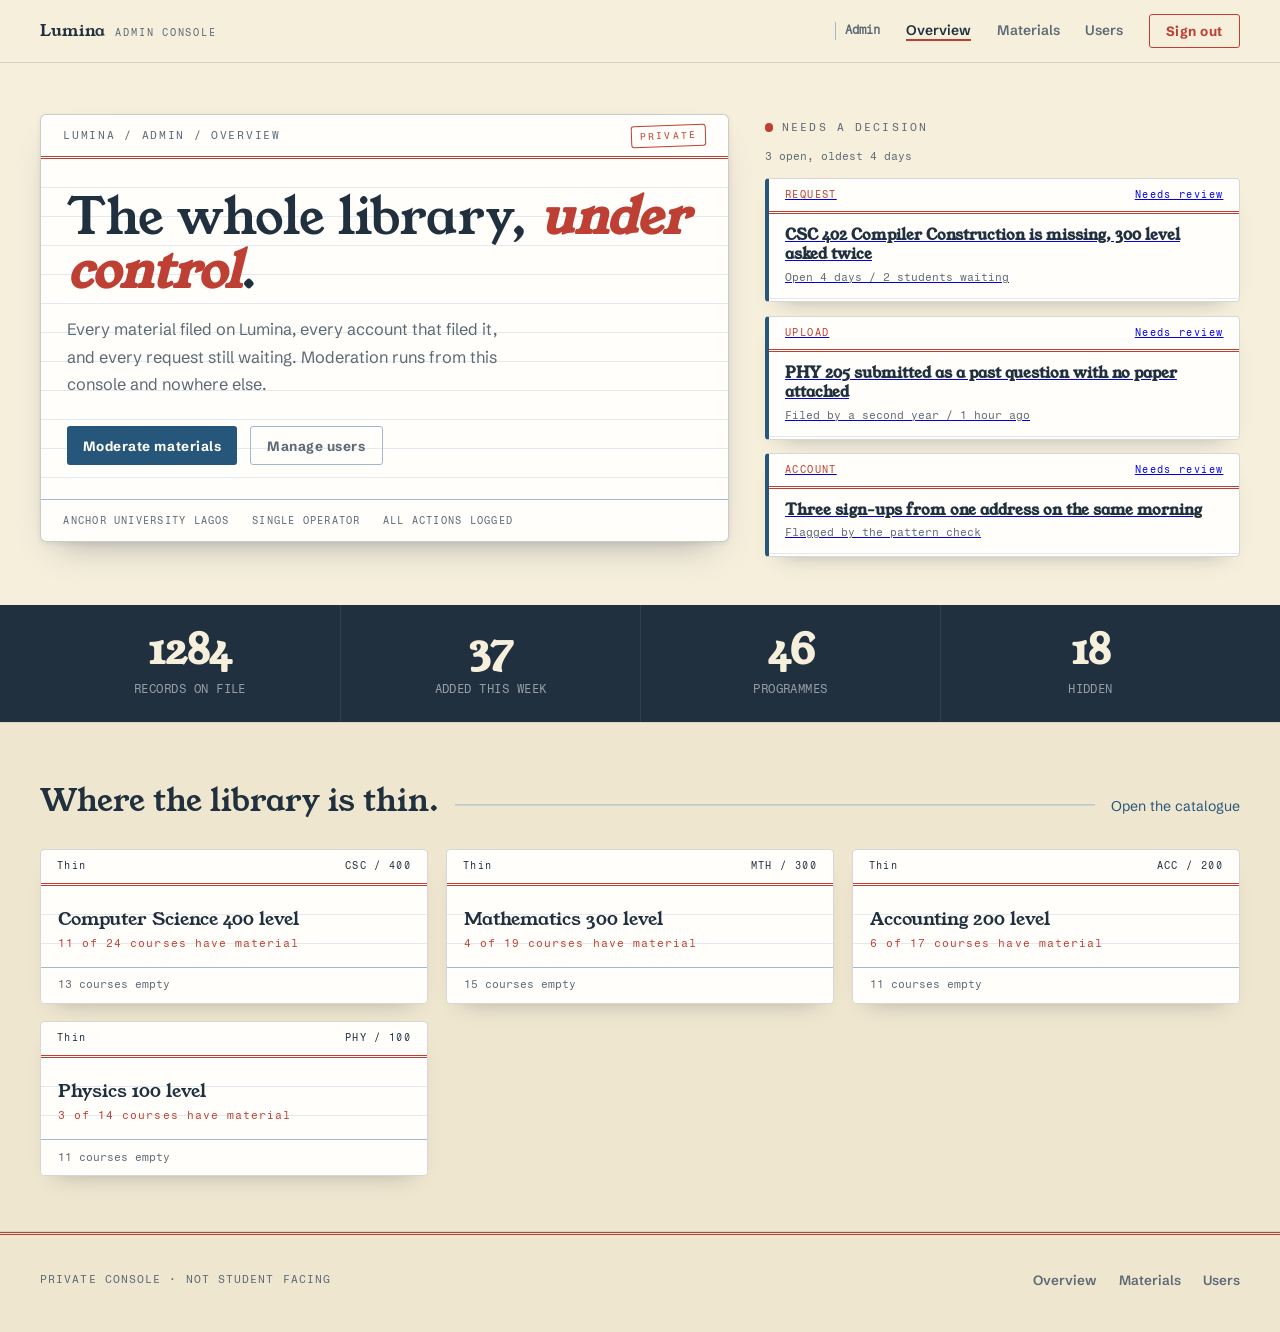
==== frontend/index.html @ d84fd62b "Move API address into one config file" ====
<!DOCTYPE html>
<html lang="en">
  <head>
    <meta charset="UTF-8" />
    <meta name="viewport" content="width=device-width, initial-scale=1.0, viewport-fit=cover" />
    <title>Lumina Admin | Digital Card Catalogue</title>
    <link rel="preconnect" href="https://fonts.googleapis.com" />
    <link rel="preconnect" href="https://fonts.gstatic.com" crossorigin />
    <link href="https://fonts.googleapis.com/css2?family=Young+Serif&family=Schibsted+Grotesk:wght@400;500;600;700;800&family=Fragment+Mono&display=swap" rel="stylesheet" />
    <link rel="stylesheet" href="css/style.css" />
  </head>
  <body data-page="index">

    <header class="plate-nav">
      <div class="container plate-nav__inner">
        <a href="index.html" class="plate-brand">
          <span class="plate-brand__name">Lumina</span>
          <span class="plate-brand__tag">Admin Console</span>
        </a>
        <button type="button" class="menu-toggle" id="menu-toggle" aria-expanded="false" aria-controls="menu-panel">
          Menu
          <span class="menu-dot" id="menu-dot" hidden></span>
        </button>
        <nav class="plate-links" aria-label="Admin sections">
          <a href="index.html" aria-current="page">Overview</a>
          <a href="materials.html">Materials</a>
          <a href="users.html">Users</a>
          <a href="requests.html" data-role="super" hidden>Ban requests</a>
          <a href="recycle.html" data-role="super" hidden>Recycle bin</a>
          <a href="admins.html" data-role="super" hidden>Admins</a>
          <a href="inbox.html" data-role="owner" hidden>Inbox <span class="inbox-badge" id="inbox-badge" hidden>0</span></a>
          <button type="button" class="plate-btn plate-btn--logout" id="logout-btn">Sign out</button>
        </nav>
        <nav id="menu-panel" class="menu-panel" hidden aria-label="Admin sections">
          <a href="index.html" class="menu-item" aria-current="page">Overview</a>
          <a href="materials.html" class="menu-item">Materials</a>
          <a href="users.html" class="menu-item">Users</a>
          <a href="requests.html" class="menu-item" data-role="super" hidden>Ban requests</a>
          <a href="recycle.html" class="menu-item" data-role="super" hidden>Recycle bin</a>
          <a href="admins.html" class="menu-item" data-role="super" hidden>Admins</a>
          <a href="inbox.html" class="menu-item" data-role="owner" hidden>Inbox <span class="inbox-badge" id="inbox-badge-menu" hidden>0</span></a>
          <button type="button" class="menu-logout" id="logout-btn-menu">Sign out</button>
        </nav>
      </div>
    </header>

    <main>

      <section class="desk">
        <div class="container desk-grid">
          <article class="master-card">
            <div class="master-card__head">
              <span class="master-card__ref">LUMINA / ADMIN / OVERVIEW</span>
              <span class="master-card__stamp">Private</span>
            </div>
            <div class="master-card__body">
              <h1>The whole library, <em>under control</em>.</h1>
              <p class="master-card__lede">
                Every material filed on Lumina, every account that filed it, and every request
                still waiting. Moderation runs from this console and nowhere else.
              </p>
              <div class="master-card__actions">
                <a class="plate-btn plate-btn--primary" href="materials.html">Moderate materials</a>
                <a class="plate-btn plate-btn--ghost" href="users.html">Manage users</a>
              </div>
            </div>
            <div class="master-card__foot">
              <span>Anchor University Lagos</span>
              <span>Single operator</span>
              <span>All actions logged</span>
            </div>
          </article>

          <aside class="freshly" aria-label="Attention needed">
            <p class="freshly__head"><span class="live-dot" aria-hidden="true"></span> Needs a decision</p>
            <p class="freshly__activity-line" id="attention-line">Loading the queue</p>
            <div class="freshly-feed" id="attention-list"></div>
          </aside>
        </div>
      </section>

      <section class="lp-stats" aria-label="Library stats">
        <div class="container lp-stats__inner">
          <div class="lp-stats__cell">
            <p class="lp-stats__value" id="stat-total">0</p>
            <p class="lp-stats__label">Records on file</p>
          </div>
          <div class="lp-stats__cell">
            <p class="lp-stats__value" id="stat-week">0</p>
            <p class="lp-stats__label">Added this week</p>
          </div>
          <div class="lp-stats__cell">
            <p class="lp-stats__value" id="stat-programs">0</p>
            <p class="lp-stats__label">Programmes</p>
          </div>
          <div class="lp-stats__cell">
            <p class="lp-stats__value" id="stat-hidden">0</p>
            <p class="lp-stats__label">Hidden</p>
          </div>
        </div>
      </section>

      <section class="lp-section lp-section--deep" aria-labelledby="coverage-heading">
        <div class="container">
          <div class="band-label">
            <h2 id="coverage-heading">Where the library is thin.</h2>
            <span class="band-rule" aria-hidden="true"></span>
            <a href="materials.html">Open the catalogue</a>
          </div>
          <div class="records-grid" id="coverage-grid"></div>
        </div>
      </section>

    </main>

    <footer class="colophon">
      <div class="container colophon__inner">
        <p>Private console &middot; not student facing</p>
        <nav>
          <a href="index.html">Overview</a>
          <a href="materials.html">Materials</a>
          <a href="users.html">Users</a>
        </nav>
      </div>
    </footer>

    <script src="js/config.js"></script>
    <script src="js/session.js"></script>
  <script src="js/main.js"></script>
  </body>
</html>
---- frontend/css/style.css ----
:root {
  --paper: #f6efdc;
  --paper-deep: #efe6cf;
  --record: #fffefa;
  --ink: #20303f;
  --ink-soft: #5d6a76;
  --ledger: #9fb9ce;
  --ledger-faint: #e3e9ee;
  --stamp: #27567b;
  --stamp-deep: #1c415d;
  --filing-red: #be4034;
  --brass: #8c744a;
  --ink-subtle: #55534e;
  --accent-soft: #fee2e2;
  --accent-border: #fecaca;
  --font-display: 'Young Serif', Georgia, serif;
  --font-ui: 'Schibsted Grotesk', system-ui, sans-serif;
  --font-record: 'Fragment Mono', ui-monospace, monospace;
  --font-heading: var(--font-display);
  --font-mono: var(--font-record);
  --ease: cubic-bezier(0.22, 0.9, 0.3, 1);
  --toggle-size: 2.9rem;
  --rule-double: 3px double var(--filing-red);
  --edge: 1px solid color-mix(in srgb, var(--ink) 18%, transparent);
  --edge-strong: 1px solid color-mix(in srgb, var(--ink) 24%, transparent);
  --shadow-card: 0 12px 22px -16px rgba(32, 48, 63, 0.4);
  --shadow-lift: 0 20px 30px -16px rgba(32, 48, 63, 0.5);
  --ruled: repeating-linear-gradient(
    180deg,
    transparent 0 28px,
    var(--ledger-faint) 28px 29px
  );
}

*,
*::before,
*::after {
  box-sizing: border-box;
}

html {
  font-size: 100%;
  -webkit-font-smoothing: antialiased;
  -webkit-tap-highlight-color: transparent;
  -webkit-text-size-adjust: 100%;
  text-size-adjust: 100%;
}

button {
  touch-action: manipulation;
}

[hidden] {
  display: none !important;
}

body {
  margin: 0;
  min-height: 100vh;
  display: flex;
  flex-direction: column;
  font-family: var(--font-ui);
  background: var(--paper);
  color: var(--ink);
  line-height: 1.5;
}

@keyframes card-files-in {
  from {
    opacity: 0;
    transform: translateY(-22px) rotate(-1.2deg);
  }
  to {
    opacity: 1;
    transform: translateY(0) rotate(0);
  }
}

@keyframes modal-in {
  from {
    opacity: 0;
    transform: translateY(20px) scale(0.98);
  }
  to {
    opacity: 1;
    transform: translateY(0) scale(1);
  }
}

@keyframes page-fade-in {
  from {
    opacity: 0;
  }
  to {
    opacity: 1;
  }
}

.resource-card,
.inbox-note-card {
  animation: card-files-in 280ms var(--ease) backwards;
}

.activity-row {
  animation: card-files-in 280ms var(--ease) both;
}

.resource-card:nth-child(1) { animation-delay: 40ms; }
.resource-card:nth-child(2) { animation-delay: 80ms; }
.resource-card:nth-child(3) { animation-delay: 120ms; }
.resource-card:nth-child(4) { animation-delay: 160ms; }
.resource-card:nth-child(5) { animation-delay: 200ms; }
.resource-card:nth-child(6) { animation-delay: 240ms; }
.resource-card:nth-child(7) { animation-delay: 280ms; }
.resource-card:nth-child(8) { animation-delay: 320ms; }
.resource-card:nth-child(n+9) { animation-delay: 0; }

.inbox-note-card:nth-child(1) { animation-delay: 40ms; }
.inbox-note-card:nth-child(2) { animation-delay: 80ms; }
.inbox-note-card:nth-child(3) { animation-delay: 120ms; }
.inbox-note-card:nth-child(4) { animation-delay: 160ms; }
.inbox-note-card:nth-child(5) { animation-delay: 200ms; }
.inbox-note-card:nth-child(6) { animation-delay: 240ms; }
.inbox-note-card:nth-child(7) { animation-delay: 280ms; }
.inbox-note-card:nth-child(8) { animation-delay: 320ms; }
.inbox-note-card:nth-child(n+9) { animation-delay: 0; }

.activity-row:nth-child(1) { animation-delay: 40ms; }
.activity-row:nth-child(2) { animation-delay: 80ms; }
.activity-row:nth-child(3) { animation-delay: 120ms; }
.activity-row:nth-child(4) { animation-delay: 160ms; }
.activity-row:nth-child(5) { animation-delay: 200ms; }
.activity-row:nth-child(6) { animation-delay: 240ms; }
.activity-row:nth-child(7) { animation-delay: 280ms; }
.activity-row:nth-child(8) { animation-delay: 320ms; }
.activity-row:nth-child(n+9) { animation-delay: 0; }

.action-modal {
  animation: modal-in 240ms var(--ease) both;
}

main {
  animation: page-fade-in 320ms var(--ease) both;
}

.container {
  width: min(1200px, calc(100% - 2rem));
  margin: 0 auto;
}

.plate-nav {
  position: sticky;
  top: 0;
  z-index: 100;
  border-bottom: 1px solid color-mix(in srgb, var(--ink) 14%, transparent);
  background: color-mix(in srgb, var(--paper) 92%, transparent);
  backdrop-filter: blur(10px);
}

.plate-nav__inner {
  position: relative;
  display: flex;
  align-items: center;
  justify-content: space-between;
  gap: 1rem;
  flex-wrap: wrap;
  padding: 0.85rem 0;
}

.plate-brand {
  display: inline-flex;
  align-items: baseline;
  gap: 0.65rem;
  text-decoration: none;
  color: var(--ink);
}

.plate-brand__name {
  font-family: var(--font-display);
  font-size: 1.02rem;
}

.plate-brand__tag {
  font-family: var(--font-record);
  font-size: 0.62rem;
  letter-spacing: 0.18em;
  text-transform: uppercase;
  color: var(--ink-soft);
}

.plate-links {
  display: flex;
  align-items: center;
  gap: 1.6rem;
  font-size: 0.86rem;
  font-weight: 600;
}

.plate-links a {
  color: var(--ink-soft);
  text-decoration: none;
  transition: color 180ms var(--ease);
}

.plate-links a:hover {
  color: var(--stamp);
}

.plate-links a[aria-current='page'] {
  color: var(--ink);
  box-shadow: inset 0 -2px 0 var(--filing-red);
}

.menu-toggle {
  position: relative;
  display: inline-flex;
  align-items: center;
  gap: 0.45rem;
  padding: 0.52rem 1rem;
  border: 1px solid var(--ledger);
  border-radius: 3px;
  background: transparent;
  color: var(--ink-soft);
  font-family: var(--font-ui);
  font-size: 0.84rem;
  font-weight: 700;
  cursor: pointer;
}

.menu-toggle:hover {
  background: color-mix(in srgb, var(--ink) 6%, transparent);
}

.menu-dot {
  width: 0.55rem;
  height: 0.55rem;
  border-radius: 50%;
  background: var(--filing-red);
  position: absolute;
  top: 0.25rem;
  right: 0.25rem;
}

.menu-panel {
  position: absolute;
  top: 100%;
  left: 0;
  right: 0;
  background: color-mix(in srgb, var(--paper) 92%, transparent);
  border-bottom: 1px solid color-mix(in srgb, var(--ink) 14%, transparent);
  backdrop-filter: blur(10px);
  padding: 0.5rem 0;
  transform-origin: top;
  transform: scaleY(0);
  opacity: 0;
  transition: transform 180ms var(--ease), opacity 180ms var(--ease);
  z-index: 200;
  display: flex;
  flex-direction: column;
}
.menu-panel[hidden] {
  display: none !important;
}
.menu-panel--open {
  transform: scaleY(1);
  opacity: 1;
}

@media (prefers-reduced-motion: reduce) {
  .menu-panel {
    transition: none;
  }
}

.menu-item {
  padding: 0.85rem 1.2rem;
  font-size: 0.86rem;
  font-weight: 600;
  color: var(--ink-soft);
  text-decoration: none;
  min-height: 3rem;
  display: flex;
  align-items: center;
}
.menu-item:hover {
  color: var(--stamp);
  background: color-mix(in srgb, var(--ink) 6%, transparent);
}
.menu-item[aria-current='page'] {
  color: var(--ink);
  box-shadow: inset 0 -2px 0 var(--filing-red);
  background: color-mix(in srgb, var(--ink) 6%, transparent);
}

.menu-logout {
  width: 100%;
  text-align: left;
  padding: 0.85rem 1.2rem;
  min-height: 3rem;
  margin-top: 0.5rem;
  border: 1px solid var(--filing-red);
  border-radius: 3px;
  background: transparent;
  color: var(--filing-red);
  font-family: var(--font-ui);
  font-size: 0.84rem;
  font-weight: 700;
  cursor: pointer;
}
.menu-logout:hover {
  background: var(--filing-red);
  color: #fffef8;
}

@media (min-width: 820px) {
  .menu-toggle {
    display: none !important;
  }
  .menu-panel {
    display: none !important;
  }
}

@media (max-width: 819px) {
  .plate-links {
    display: none !important;
  }
}

.recycle-tabs {
  display: flex;
  gap: 0.5rem;
  margin-bottom: 1rem;
  border-bottom: 1px solid var(--ledger);
}

.recycle-tab {
  background: none;
  border: none;
  padding: 0.55rem 1rem;
  color: var(--ink-soft);
  font-family: var(--font-ui);
  font-size: 0.9rem;
  font-weight: 600;
  cursor: pointer;
  border-bottom: 2px solid transparent;
  transition: color 180ms var(--ease), border-color 180ms var(--ease);
}

.recycle-tab:hover {
  color: var(--stamp);
}

.recycle-tab.active {
  color: var(--stamp-deep);
  border-bottom-color: var(--stamp);
}

.plate-btn {
  display: inline-flex;
  align-items: center;
  gap: 0.45rem;
  padding: 0.52rem 1rem;
  border: 0;
  background: var(--stamp);
  color: #fffef8;
  font-family: var(--font-ui);
  font-size: 0.84rem;
  font-weight: 700;
  letter-spacing: 0.04em;
  text-decoration: none;
  border-radius: 3px;
  cursor: pointer;
  transition: background 180ms var(--ease), color 180ms var(--ease), border-color 180ms var(--ease), transform 120ms var(--ease);
}

@media (hover: hover) and (pointer: fine) {
  .plate-btn:hover {
    background: var(--stamp-deep);
  }
}

.plate-btn:active,
.record-action:active {
  transform: scale(0.97);
  transition-duration: 120ms;
}

.plate-btn--ghost {
  background: transparent;
  color: var(--ink-soft);
  border: 1px solid var(--ledger);
}

.plate-btn--ghost:hover {
  background: color-mix(in srgb, var(--ink) 6%, transparent);
  border-color: var(--ink-soft);
  color: var(--ink);
}

.plate-btn--logout {
  background: transparent;
  color: var(--filing-red);
  border: 1px solid var(--filing-red);
}

.plate-btn--logout:hover {
  background: var(--filing-red);
  color: #fffef8;
}

.plate-btn--primary {
  background: var(--stamp);
  color: #fffef8;
}

.plate-btn--ghost-dark {
  background: transparent;
  color: var(--ink);
  border: 1px solid var(--ink);
}

.plate-btn--ghost-dark:hover {
  background: var(--ink);
  color: var(--paper);
}

.admin-main {
  flex: 1;
}

.desk {
  padding: 3.2rem 0 3rem;
}

.desk-grid {
  display: grid;
  grid-template-columns: minmax(0, 1.45fr) minmax(0, 1fr);
  gap: 2.2rem;
  align-items: start;
}

.master-card {
  position: relative;
  overflow: hidden;
  background: var(--record);
  border: var(--edge-strong);
  border-radius: 6px;
  box-shadow:
    inset 0 1px 0 rgba(255, 255, 255, 0.7),
    0 18px 34px -18px rgba(32, 48, 63, 0.38),
    0 2px 6px rgba(32, 48, 63, 0.08);
  animation: card-files-in 700ms var(--ease) both;
}

.master-card__head {
  display: flex;
  align-items: center;
  justify-content: space-between;
  gap: 1rem;
  padding: 0.6rem 1.4rem;
  border-bottom: var(--rule-double);
}

.master-card__ref {
  font-family: var(--font-record);
  font-size: 0.66rem;
  letter-spacing: 0.16em;
  color: var(--ink-soft);
}

.master-card__stamp,
.stamp {
  padding: 0.18rem 0.5rem;
  border: 1.5px solid var(--filing-red);
  border-radius: 3px;
  color: var(--filing-red);
  font-family: var(--font-record);
  font-size: 0.6rem;
  letter-spacing: 0.22em;
  text-transform: uppercase;
  transform: rotate(-2deg);
  user-select: none;
  white-space: nowrap;
}

.stamp--quiet {
  border-color: var(--ink-soft);
  color: var(--ink-soft);
  transform: rotate(0deg);
}

.master-card__body {
  padding: 2rem 1.6rem 2.1rem;
  background-image: var(--ruled);
}

.master-card h1 {
  margin: 0 0 1.1rem;
  max-width: 22ch;
  font-family: var(--font-display);
  font-weight: 400;
  font-size: clamp(2rem, 4.2vw, 3.1rem);
  line-height: 1.08;
  color: var(--ink);
}

.master-card h1 em {
  font-weight: 700;
  color: var(--filing-red);
}

.master-card__lede {
  margin: 0;
  max-width: 46ch;
  color: var(--ink-soft);
  font-size: 1.02rem;
  line-height: 1.7;
}

.master-card__foot {
  display: flex;
  flex-wrap: wrap;
  align-items: center;
  gap: 0.4rem 1.4rem;
  padding: 0.8rem 1.4rem;
  border-top: 1px solid var(--ledger);
  color: var(--ink-soft);
  font-family: var(--font-record);
  font-size: 0.64rem;
  letter-spacing: 0.12em;
  text-transform: uppercase;
}

.master-card__actions {
  display: flex;
  flex-wrap: wrap;
  gap: 0.8rem;
  margin-top: 1.7rem;
}

.freshly {
  display: flex;
  flex-direction: column;
  gap: 0.85rem;
  padding-top: 0.35rem;
}

.freshly__head {
  display: flex;
  align-items: center;
  gap: 0.55rem;
  margin: 0;
  color: var(--ink-soft);
  font-family: var(--font-record);
  font-size: 0.66rem;
  letter-spacing: 0.2em;
  text-transform: uppercase;
}

.live-dot {
  width: 0.55rem;
  height: 0.55rem;
  border-radius: 50%;
  background: var(--filing-red);
}

.freshly__activity-line {
  margin: 0;
  color: var(--ink-soft);
  font-family: var(--font-record);
  font-size: 0.66rem;
}

.freshly-feed {
  display: flex;
  flex-direction: column;
  gap: 0.85rem;
}

.activity-row {
  position: relative;
  display: block;
  overflow: hidden;
  background: var(--record);
  border: var(--edge);
  border-left: 4px solid var(--stamp);
  border-radius: 4px;
  box-shadow: var(--shadow-card);
  animation: card-files-in 560ms var(--ease) both;
  transition: transform 200ms var(--ease), box-shadow 200ms var(--ease);
}

.activity-row:nth-of-type(2) { animation-delay: 140ms; }
.activity-row:nth-of-type(3) { animation-delay: 280ms; }
.activity-row:nth-of-type(4) { animation-delay: 420ms; }

.activity-row:hover {
  transform: translateY(-3px);
  box-shadow: var(--shadow-lift);
}

.activity-row__call {
  display: flex;
  align-items: center;
  justify-content: space-between;
  gap: 0.8rem;
  padding: 0.55rem 1rem;
  border-bottom: var(--rule-double);
  font-family: var(--font-record);
  font-size: 0.62rem;
  letter-spacing: 0.14em;
}

.activity-row__type {
  color: var(--filing-red);
  text-transform: uppercase;
}

.activity-row__title {
  margin: 0.7rem 1rem 0.3rem;
  font-family: var(--font-display);
  font-weight: 700;
  font-size: 0.94rem;
  line-height: 1.3;
  color: var(--ink);
}

.activity-row__meta {
  margin: 0;
  padding: 0 1rem 0.95rem;
  color: var(--ink-soft);
  font-family: var(--font-record);
  font-size: 0.66rem;
  background-image: var(--ruled);
}

.lp-stats {
  background: var(--ink);
  color: var(--paper);
}

.lp-stats__inner {
  display: grid;
  grid-template-columns: repeat(4, 1fr);
}

.lp-stats__cell {
  padding: 1.5rem 1.2rem;
  text-align: center;
}

.lp-stats__cell + .lp-stats__cell {
  border-left: 1px solid rgba(250, 248, 245, 0.08);
}

.lp-stats__value {
  margin: 0;
  color: var(--paper);
  font-family: var(--font-heading);
  font-size: clamp(1.5rem, 3.5vw, 2.5rem);
  font-weight: 700;
  line-height: 1.1;
}

.lp-stats__label {
  margin: 0.5rem 0 0;
  color: rgba(250, 248, 245, 0.55);
  font-family: var(--font-mono);
  font-size: 0.72rem;
  letter-spacing: 0.04em;
  text-transform: uppercase;
}

.lp-section {
  padding: 3.4rem 0;
}

.lp-section--deep {
  background: var(--paper-deep);
  border-top: 1px solid color-mix(in srgb, var(--ink) 10%, transparent);
  border-bottom: 1px solid color-mix(in srgb, var(--ink) 10%, transparent);
}

.band-label {
  display: flex;
  align-items: baseline;
  gap: 1rem;
  margin-bottom: 1.6rem;
}

.band-label h1,
.band-label h2 {
  margin: 0;
  font-family: var(--font-display);
  font-weight: 400;
  font-size: clamp(1.5rem, 2.4vw, 2rem);
}

.band-rule {
  flex: 1;
  border-bottom: 1px solid var(--ledger);
  transform: translateY(-0.35em);
}

.band-label a {
  color: var(--stamp);
  font-size: 0.88rem;
  white-space: nowrap;
  text-decoration: none;
  transition: color 180ms var(--ease);
}

.band-label a:hover {
  color: var(--stamp-deep);
}

.control-bar {
  display: flex;
  flex-wrap: wrap;
  align-items: flex-end;
  gap: 1rem;
  margin-bottom: 1.2rem;
  padding: 1rem 1.1rem;
  background: var(--record);
  border: var(--edge);
  border-top: 2px solid var(--filing-red);
  border-radius: 5px;
  box-shadow: var(--shadow-card);
}

.field {
  display: flex;
  flex-direction: column;
  gap: 0.3rem;
}

.field-search {
  flex: 1 1 12rem;
}

body[data-page='users'] .field-search {
  flex: 0 1 18rem;
}

.field-menu {
  flex: 0 1 9.5rem;
  min-width: 0;
}

.filter-trail {
  display: flex;
  flex-wrap: wrap;
  align-items: center;
  gap: 0.4rem;
  color: var(--ink-soft);
  font-family: var(--font-record);
  font-size: 0.62rem;
  letter-spacing: 0.1em;
  text-transform: uppercase;
}

.filter-trail:empty {
  display: none;
}

.filter-trail-sep {
  color: var(--filing-red);
}

.filter-trail-clear {
  padding: 0;
  background: none;
  border: 0;
  color: var(--filing-red);
  font: inherit;
  letter-spacing: inherit;
  text-transform: inherit;
  text-decoration: underline;
  cursor: pointer;
}

.field-label {
  color: var(--ink-soft);
  font-family: var(--font-record);
  font-size: 0.6rem;
  letter-spacing: 0.16em;
  text-transform: uppercase;
}

.field-input,
.field-select {
  width: 100%;
  padding: 0.55rem 0.75rem;
  background: #fff;
  border: 1px solid color-mix(in srgb, var(--ink) 26%, transparent);
  border-radius: 3px;
  color: var(--ink);
  font-family: var(--font-record);
  font-size: 0.82rem;
  transition: border-color 180ms var(--ease), box-shadow 180ms var(--ease);
}

.field-input:focus-visible,
.field-select:focus-visible {
  outline: none;
  border-color: var(--stamp);
  box-shadow: 0 0 0 3px color-mix(in srgb, var(--stamp) 18%, transparent);
}

.results-toolbar {
  display: flex;
  align-items: center;
  justify-content: space-between;
  gap: 1rem;
  margin-bottom: 1rem;
}

.results-count {
  margin: 0;
  color: var(--ink-soft);
  font-family: var(--font-mono);
  font-size: 0.7rem;
  letter-spacing: 0.14em;
  text-transform: uppercase;
}

.records-grid {
  display: grid;
  grid-template-columns: repeat(auto-fill, minmax(19rem, 1fr));
  gap: 1.1rem;
}

.resource-card {
  display: flex;
  flex-direction: column;
  overflow: hidden;
  background: var(--record);
  border: var(--edge);
  border-radius: 5px;
  box-shadow: var(--shadow-card);
  transition: transform 220ms var(--ease), box-shadow 220ms var(--ease);
}

@media (hover: hover) and (pointer: fine) {
  .resource-card:hover {
    transform: translateY(-4px);
    box-shadow: var(--shadow-lift);
  }
}

.resource-card--hidden {
  border-color: color-mix(in srgb, var(--filing-red) 45%, transparent);
}

.resource-card__top {
  display: flex;
  align-items: center;
  justify-content: space-between;
  gap: 0.8rem;
  padding: 0.55rem 1rem;
  border-bottom: var(--rule-double);
  font-family: var(--font-record);
  font-size: 0.62rem;
  letter-spacing: 0.14em;
}

.resource-card__pill-wrap {
  display: flex;
  align-items: center;
  gap: 0.6rem;
}

.material-badge {
  display: inline-flex;
  align-items: center;
  gap: 0.3rem;
  color: var(--ink-soft);
  font-family: var(--font-record);
  font-size: 0.62rem;
  letter-spacing: 0.1em;
  text-transform: uppercase;
  transition: background 180ms var(--ease), color 180ms var(--ease), border-color 180ms var(--ease);
}

.material-badge--notes { color: var(--stamp); }
.material-badge--questions { color: var(--filing-red); }

.pill {
  padding: 0.15rem 0.5rem;
  border: 1px solid var(--ledger);
  border-radius: 999px;
  background: var(--paper-deep);
  color: var(--ink-soft);
  font-family: var(--font-record);
  font-size: 0.62rem;
  font-weight: 700;
  letter-spacing: 0.1em;
  text-transform: uppercase;
  transition: background 180ms var(--ease), color 180ms var(--ease), border-color 180ms var(--ease);
}

.pill--live {
  border-color: color-mix(in srgb, var(--stamp) 40%, var(--ledger));
  background: color-mix(in srgb, var(--stamp) 8%, var(--record));
  color: var(--stamp-deep);
}

.pill--hidden {
  border-color: color-mix(in srgb, var(--filing-red) 45%, var(--ledger));
  background: var(--accent-soft);
  color: var(--filing-red);
}

.pill--staff {
  border-color: var(--accent-border);
  background: var(--accent-soft);
  color: var(--filing-red);
}

.pill--super {
  border-color: var(--brass);
  background: color-mix(in srgb, var(--brass) 14%, var(--record));
  color: var(--brass);
}

.pill--owner {
  border-color: var(--ink);
  background: var(--ink);
  color: #fffef8;
}

.section-sub {
  margin: 0 0 0.8rem;
  padding-bottom: 0.5rem;
  border-bottom: 1px solid var(--ledger);
  font-family: var(--font-ui);
  font-size: 0.88rem;
  font-weight: 600;
  color: var(--ink-soft);
}

.loading-state {
  display: flex;
  flex-direction: column;
  align-items: center;
  justify-content: center;
  gap: 0.6rem;
  padding: 2.4rem 1rem;
  color: var(--ink-soft);
  font-family: var(--font-record);
  font-size: 0.72rem;
  letter-spacing: 0.06em;
}

.loading-state::before {
  content: '';
  width: 18px;
  height: 18px;
  border: 2px solid var(--ledger);
  border-top-color: var(--stamp);
  border-radius: 50%;
  animation: spin 0.8s linear infinite;
}

@keyframes spin {
  to { transform: rotate(360deg); }
}

.error-state {
  display: flex;
  flex-direction: column;
  align-items: center;
  justify-content: center;
  gap: 0.8rem;
  padding: 2.4rem 1rem;
  color: var(--filing-red);
  font-family: var(--font-ui);
  font-size: 0.84rem;
  text-align: center;
}

.error-state__retry {
  padding: 0.5rem 1.2rem;
  background: transparent;
  border: 1px solid var(--filing-red);
  color: var(--filing-red);
  font-family: var(--font-ui);
  font-size: 0.78rem;
  cursor: pointer;
  border-radius: 3px;
}

@media (hover: hover) and (pointer: fine) {
  .error-state__retry:hover {
    background: var(--filing-red);
    color: #fffef8;
  }
}

.pill--suspended {
  border-color: color-mix(in srgb, var(--filing-red) 45%, var(--ledger));
  background: var(--accent-soft);
  color: var(--filing-red);
}

.record-action--delete {
  border-color: var(--filing-red);
  color: var(--filing-red);
}

@media (hover: hover) and (pointer: fine) {
  .record-action--delete:hover {
    background: var(--filing-red);
    color: #fffef8;
  }
}

.record-action--delete:active {
  background: var(--stamp-deep);
  border-color: var(--stamp-deep);
  color: #fffef8;
}

.record-action--ban {
  border-color: var(--filing-red);
  color: var(--filing-red);
}

@media (hover: hover) and (pointer: fine) {
  .record-action--ban:hover {
    background: var(--filing-red);
    color: #fffef8;
  }
}

.record-action--ban:active {
  background: var(--stamp-deep);
  border-color: var(--stamp-deep);
  color: #fffef8;
}

.action-modal {
  width: min(28rem, calc(100vw - 2rem));
  max-height: calc(100vh - 4rem);
  padding: 0;
  background: var(--record);
  border: var(--edge-strong);
  border-radius: 6px;
  box-shadow: var(--shadow-lift);
  color: var(--ink);
  overflow-y: auto;
}

.action-modal::backdrop {
  background: rgba(32, 48, 63, 0.45);
}

.action-modal__head {
  padding: 1.1rem 1.3rem 0.9rem;
  border-bottom: var(--rule-double);
}

.action-modal__title {
  margin: 0;
  font-family: var(--font-display);
  font-weight: 400;
  font-size: 1.25rem;
}

.action-modal__intro {
  margin: 0.4rem 0 0;
  color: var(--ink-soft);
  font-size: 0.88rem;
}

.action-modal__body {
  display: flex;
  flex-direction: column;
  gap: 0.85rem;
  padding: 1rem 1.3rem 0.4rem;
  max-height: calc(100vh - 10rem);
  overflow-y: auto;
}

.action-modal__row {
  display: grid;
  grid-template-columns: 1fr 1fr;
  gap: 0.7rem;
}

.action-modal__note {
  resize: vertical;
}

.action-modal__error {
  margin: 0.5rem 1.3rem 0;
  min-height: 1.2rem;
  color: var(--filing-red);
  font-size: 0.85rem;
  font-weight: 600;
}

.action-modal__foot {
  display: flex;
  justify-content: flex-end;
  gap: 0.6rem;
  padding: 0.9rem 1.3rem 1.2rem;
}

.action-modal__foot .plate-btn:disabled {
  background: var(--ink-soft);
  cursor: progress;
}

.notice {
  position: fixed;
  left: 1rem;
  right: 1rem;
  bottom: calc(1rem + env(safe-area-inset-bottom, 0px));
  max-width: calc(100vw - 2rem);
  margin: 0;
  padding: 0.7rem 1rem;
  background: var(--record);
  border: 1px solid var(--ledger);
  border-radius: 4px;
  box-shadow: var(--shadow-lift);
  font-family: var(--font-record);
  font-size: 0.74rem;
  color: var(--ink);
  opacity: 0;
  pointer-events: none;
  transition: opacity 240ms var(--ease);
  overflow-wrap: break-word;
  z-index: 300;
}

.notice--visible {
  opacity: 1;
}

.notice--good {
  border-left: 4px solid var(--stamp);
}

.notice--bad {
  border-left: 4px solid var(--filing-red);
  color: var(--filing-red);
}

.resource-card__body {
  flex: 1;
  padding: 1rem 1.05rem 0.95rem;
  background-image: var(--ruled);
}

.resource-card__title {
  margin: 0.4rem 0 0.3rem;
  font-family: var(--font-display);
  font-weight: 400;
  font-size: 1.15rem;
  line-height: 1.25;
  color: var(--ink);
}

.resource-card__ref {
  margin: 0;
  color: var(--filing-red);
  font-family: var(--font-record);
  font-size: 0.66rem;
  letter-spacing: 0.1em;
}

.resource-card__meta {
  margin: 0.55rem 0 0;
  color: var(--ink-soft);
  font-family: var(--font-record);
  font-size: 0.66rem;
  line-height: 1.7;
}

.resource-card__uploader {
  color: var(--brass);
}

.record-link {
  margin-left: 0.4rem;
  padding: 0;
  background: none;
  border: 0;
  border-bottom: 1px solid var(--ledger);
  color: var(--stamp-deep);
  font-family: inherit;
  font-size: 0.62rem;
  letter-spacing: 0.08em;
  text-transform: uppercase;
  cursor: pointer;
  transition: border-color 180ms var(--ease), color 180ms var(--ease);
}

.record-link:hover {
  border-bottom-color: var(--stamp);
  color: var(--brass);
}

.anon-mark {
  display: inline-block;
  margin-left: 0.35rem;
  padding: 0.05rem 0.35rem;
  border: 1px solid var(--ledger);
  border-radius: 3px;
  color: var(--ink-soft);
  font-family: var(--font-record);
  font-size: 0.56rem;
  letter-spacing: 0.1em;
  text-transform: uppercase;
  transform: rotate(-1.5deg);
}

.resource-card__foot {
  display: flex;
  align-items: center;
  justify-content: space-between;
  gap: 0.8rem;
  padding: 0.6rem 1.05rem;
  border-top: 1px solid var(--ledger);
  background: var(--record);
  font-family: var(--font-record);
  font-size: 0.66rem;
  color: var(--ink-soft);
}

.resource-card__value {
  color: var(--ink);
  font-size: 1rem;
  font-weight: 700;
}

.record-action {
  padding: 0.35rem 0.7rem;
  background: transparent;
  border: 1px solid var(--ledger);
  border-radius: 3px;
  color: var(--ink-soft);
  font-family: var(--font-ui);
  font-size: 0.74rem;
  font-weight: 600;
  cursor: pointer;
  transition: background 180ms var(--ease), color 180ms var(--ease), border-color 180ms var(--ease), transform 120ms var(--ease);
}

@media (hover: hover) and (pointer: fine) {
  .record-action:hover {
    border-color: var(--stamp);
    color: var(--stamp-deep);
  }
}

.record-action--suspend:active,
.record-action--unsuspend:active,
.record-action--toggle:active {
  border-color: var(--stamp);
  background: var(--accent-soft);
  color: var(--stamp-deep);
}

.avatar {
  display: flex;
  align-items: center;
  justify-content: center;
  width: 2.2rem;
  height: 2.2rem;
  flex-shrink: 0;
  border-radius: 50%;
  background: var(--stamp);
  color: #fffef8;
  font-family: var(--font-record);
  font-size: 0.7rem;
  font-weight: 600;
}

.resource-card--person {
  flex-direction: row;
  align-items: flex-start;
  gap: 0.85rem;
  padding: 1rem 1.05rem;
  border-top: 2px solid var(--stamp);
}

.resource-card--person .resource-card__body {
  padding: 0;
  background-image: none;
  flex: 1;
}

.resource-card--person .resource-card__foot {
  padding: 0.7rem 0 0;
  border-top: 0;
  background: none;
}

.empty-state {
  padding: 2.6rem 1.5rem;
  text-align: center;
  background: var(--record);
  border: 1px dashed var(--ledger);
  border-radius: 5px;
}

.empty-state p {
  margin: 0 0 0.8rem;
  color: var(--ink-soft);
  font-size: 0.95rem;
}

.empty-state a,
.empty-reset {
  padding: 0;
  background: none;
  border: 0;
  color: var(--filing-red);
  font-family: var(--font-ui);
  font-size: 0.88rem;
  font-weight: 700;
  text-decoration: underline;
  cursor: pointer;
}

.lp-cta {
  padding: 3.4rem 0;
  background: var(--ink);
  color: var(--paper);
}

.lp-cta__ref {
  margin: 0 0 0.9rem;
  color: rgba(250, 248, 245, 0.5);
  font-family: var(--font-record);
  font-size: 0.66rem;
  letter-spacing: 0.16em;
}

.lp-cta__title {
  margin: 0 0 0.8rem;
  max-width: 20ch;
  font-family: var(--font-heading);
  font-weight: 400;
  font-size: clamp(1.6rem, 3vw, 2.4rem);
  line-height: 1.12;
}

.lp-cta__lede {
  margin: 0 0 1.6rem;
  max-width: 52ch;
  color: rgba(250, 248, 245, 0.62);
  font-size: 0.98rem;
  line-height: 1.65;
}

.lp-cta__actions {
  display: flex;
  flex-wrap: wrap;
  gap: 0.9rem;
}

.lp-cta .plate-btn--ghost {
  color: rgba(250, 248, 245, 0.7);
  border-color: rgba(250, 248, 245, 0.28);
}

.lp-cta .plate-btn--ghost:hover {
  background: rgba(250, 248, 245, 0.1);
  border-color: rgba(250, 248, 245, 0.5);
  color: var(--paper);
}

.colophon {
  padding: 2.2rem 0 2.6rem;
  border-top: var(--rule-double);
  background: var(--paper-deep);
}

.colophon__inner {
  display: flex;
  flex-wrap: wrap;
  align-items: center;
  justify-content: space-between;
  gap: 1rem;
}

.colophon p {
  margin: 0;
  color: var(--ink-soft);
  font-family: var(--font-record);
  font-size: 0.68rem;
  letter-spacing: 0.1em;
  text-transform: uppercase;
}

.colophon nav {
  display: flex;
  gap: 1.4rem;
  font-size: 0.84rem;
  font-weight: 600;
}

.colophon nav a {
  color: var(--ink-soft);
  text-decoration: none;
  transition: color 180ms var(--ease);
}

.colophon nav a:hover {
  color: var(--stamp);
}

@media (max-width: 900px) {
  .desk-grid {
    grid-template-columns: 1fr;
  }
}

@media (max-width: 640px) {
  .plate-nav__inner {
    gap: 0.6rem;
  }

  .plate-links {
    width: 100%;
    gap: 1.1rem;
    font-size: 0.8rem;
  }

  .lp-stats__inner {
    grid-template-columns: 1fr 1fr;
  }

  .lp-stats__cell:nth-child(3),
  .lp-stats__cell:nth-child(4) {
    border-left: 0;
  }

  .lp-stats__cell:nth-child(2),
  .lp-stats__cell:nth-child(4) {
    border-left: 1px solid rgba(250, 248, 245, 0.08);
  }

  .lp-stats__cell:nth-child(3),
  .lp-stats__cell:nth-child(4) {
    border-top: 1px solid rgba(250, 248, 245, 0.08);
  }

  .records-grid {
    grid-template-columns: 1fr;
  }

  .band-label {
    flex-wrap: wrap;
    gap: 0.5rem 1rem;
  }
}

.login-shell {
  flex: 1;
  display: flex;
  align-items: center;
  justify-content: center;
  padding: 3.4rem 1rem;
  background-image: var(--ruled);
}

.login-card {
  width: min(26rem, 100%);
  overflow: hidden;
  background: var(--record);
  border: var(--edge-strong);
  border-radius: 6px;
  box-shadow:
    inset 0 1px 0 rgba(255, 255, 255, 0.7),
    0 18px 34px -18px rgba(32, 48, 63, 0.38),
    0 2px 6px rgba(32, 48, 63, 0.08);
  animation: card-files-in 700ms var(--ease) both;
}

.login-card__head {
  display: flex;
  align-items: center;
  justify-content: space-between;
  gap: 1rem;
  padding: 0.75rem 1.4rem;
  border-bottom: var(--rule-double);
}

.login-card__head h1 {
  margin: 0;
  font-family: var(--font-display);
  font-weight: 400;
  font-size: 1.5rem;
}

.login-card__body {
  display: flex;
  flex-direction: column;
  gap: 1.1rem;
  padding: 1.6rem 1.4rem 1.8rem;
}

.login-note {
  margin: 0;
  color: var(--ink-soft);
  font-size: 0.92rem;
  line-height: 1.6;
}

.login-field {
  display: flex;
  flex-direction: column;
  gap: 0.3rem;
}

.password-field {
  position: relative;
  display: flex;
}

.password-field__input {
  padding-right: var(--toggle-size);
}

.password-field__toggle {
  position: absolute;
  top: 50%;
  right: 0.3rem;
  display: inline-flex;
  align-items: center;
  justify-content: center;
  width: 2.2rem;
  height: 2.2rem;
  padding: 0;
  border: 0;
  border-radius: 3px;
  background: transparent;
  color: var(--ink-soft);
  cursor: pointer;
  transform: translateY(-50%);
  user-select: none;
  transition: color 180ms var(--ease), background-color 180ms var(--ease);
}

.password-field__toggle:active {
  color: var(--stamp);
  background: color-mix(in srgb, var(--stamp) 8%, var(--record));
}

.password-field__toggle:focus-visible {
  outline: none;
  color: var(--stamp);
  box-shadow: 0 0 0 3px color-mix(in srgb, var(--stamp) 18%, transparent);
}

.password-field__slash {
  opacity: 1;
  transition: opacity 140ms var(--ease);
}

.password-field:has(input[type='text']) .password-field__toggle {
  color: var(--stamp);
}

.password-field:has(input[type='text']) .password-field__slash {
  opacity: 0;
}

.login-error {
  margin: 0;
  min-height: 1.25rem;
  color: var(--filing-red);
  font-size: 0.88rem;
  font-weight: 600;
}

.login-submit {
  justify-content: center;
  padding: 0.66rem 1rem;
}

.login-submit:disabled {
  background: var(--ink-soft);
  cursor: progress;
}

.field-check {
  justify-content: flex-end;
  gap: 0.55rem;
}

.field-check__box {
  touch-action: manipulation;
  display: inline-flex;
  align-items: center;
  gap: 0.4rem;
  min-height: 2.35rem;
  padding: 0.55rem 0.75rem;
  background: #fff;
  border: 1px solid color-mix(in srgb, var(--ink) 26%, transparent);
  border-radius: 3px;
  color: var(--ink);
  font-family: var(--font-record);
  font-size: 0.82rem;
  cursor: pointer;
  white-space: nowrap;
  transition: border-color 180ms var(--ease), box-shadow 180ms var(--ease);
}

.field-check__box:hover {
  border-color: var(--stamp);
}

.field-check__box:has(input:focus-visible) {
  border-color: var(--stamp);
  box-shadow: 0 0 0 3px color-mix(in srgb, var(--stamp) 18%, transparent);
}

.field-check__box:has(input:checked) {
  border-color: var(--stamp);
  background: color-mix(in srgb, var(--stamp) 8%, #fff);
}

.field-check__box input {
  margin: 0;
  accent-color: var(--stamp);
  cursor: pointer;
}

.resource-card--person .resource-card__foot {
  flex-direction: column;
  align-items: stretch;
  gap: 0.5rem;
}

.record-action--toggle {
  align-self: flex-start;
  font-family: var(--font-record);
  font-size: 0.66rem;
  letter-spacing: 0.1em;
  text-transform: uppercase;
}

.record-action--toggle[aria-expanded='true'] {
  border-color: var(--stamp);
  color: var(--stamp-deep);
}

body[data-page='users'] .records-grid {
  align-items: start;
}

.resource-card--person {
  align-self: start;
}

.staff-roster {
  border-bottom: 1px solid var(--ledger);
  background: var(--paper-deep);
}

.staff-roster__inner {
  display: flex;
  flex-wrap: wrap;
  align-items: baseline;
  gap: 0.5rem 1.1rem;
  padding: 0.85rem 0;
}

.staff-roster__label {
  margin: 0;
  color: var(--ink-soft);
  font-family: var(--font-mono);
  font-size: 0.66rem;
  letter-spacing: 0.14em;
  text-transform: uppercase;
}

.staff-roster__list {
  display: flex;
  flex-wrap: wrap;
  gap: 0.4rem 0.55rem;
  margin: 0;
  padding: 0;
  list-style: none;
}

.staff-roster__item {
  display: inline-flex;
  align-items: baseline;
  gap: 0.4rem;
  padding: 0.22rem 0.6rem;
  background: var(--record);
  border: 1px solid color-mix(in srgb, var(--filing-red) 34%, transparent);
  border-radius: 999px;
}

.staff-roster__name {
  font-family: var(--font-ui);
  font-size: 0.82rem;
  font-weight: 600;
  color: var(--ink);
}

.staff-roster__ref {
  font-family: var(--font-record);
  font-size: 0.66rem;
  color: var(--filing-red);
}

@media (pointer: coarse) {
  .field-input,
  .field-select {
    padding-top: 0.7rem;
    padding-bottom: 0.7rem;
    font-size: 1rem;
  }

  .password-field__toggle {
    top: 0;
    right: 0;
    width: var(--toggle-size);
    height: 100%;
    transform: none;
  }

  .record-action {
    min-height: 2.75rem;
  }
}

@media (prefers-reduced-motion: reduce) {
  .master-card,
  .resource-card,
  .inbox-note-card,
  .activity-row,
  .login-card,
  .action-modal,
  main {
    animation: none;
  }

  .plate-btn:active,
  .record-action:active {
    transform: none;
    transition-duration: 120ms;
  }
}

.record-action--promote,
.record-action--make-admin {
  border-color: var(--stamp);
  color: var(--stamp-deep);
}

@media (hover: hover) and (pointer: fine) {
  .record-action--promote:hover,
  .record-action--make-admin:hover {
    background: color-mix(in srgb, var(--stamp) 12%, var(--record));
    border-color: var(--stamp-deep);
  }
}

.record-action--promote:active,
.record-action--make-admin:active {
  background: color-mix(in srgb, var(--stamp) 20%, var(--record));
  border-color: var(--stamp-deep);
}

@media (max-width: 640px) {
  .record-action--promote,
  .record-action--make-admin {
    padding: 0.45rem 0.8rem;
    font-size: 0.7rem;
  }
}

.inbox-badge {
  display: inline-flex;
  align-items: center;
  justify-content: center;
  min-width: 1.1rem;
  height: 1.1rem;
  padding: 0 0.25rem;
  margin-left: 0.35rem;
  background: var(--filing-red);
  border-radius: 999px;
  color: #fffef8;
  font-family: var(--font-record);
  font-size: 0.62rem;
  font-weight: 700;
  letter-spacing: 0.04em;
  transition: background 180ms var(--ease), color 180ms var(--ease);
}

.inbox-summary {
  margin-bottom: 1rem;
}

.summary-chips {
  display: flex;
  flex-wrap: wrap;
  gap: 0.5rem;
}

.summary-chip {
  padding: 0.35rem 0.75rem;
  background: var(--record);
  border: 1px solid var(--ledger);
  border-radius: 999px;
  color: var(--ink-soft);
  font-family: var(--font-ui);
  font-size: 0.78rem;
  font-weight: 600;
  cursor: pointer;
  transition: all 180ms var(--ease);
}

@media (hover: hover) and (pointer: fine) {
  .summary-chip:hover {
    border-color: var(--stamp);
    color: var(--stamp-deep);
  }
}

.summary-chip--active {
  background: var(--filing-red);
  border-color: var(--filing-red);
  color: #fffef8;
}

.inbox-note-card {
  display: flex;
  flex-direction: column;
  padding: 1rem 1.1rem;
  background: var(--record);
  border: var(--edge);
  border-top: 2px solid var(--stamp);
  border-radius: 5px;
  box-shadow: var(--shadow-card);
  cursor: pointer;
  transition: transform 180ms var(--ease), box-shadow 180ms var(--ease);
}

@media (hover: hover) and (pointer: fine) {
  .inbox-note-card:hover {
    transform: translateY(-2px);
    box-shadow: var(--shadow-lift);
  }
}

.inbox-note-top {
  display: flex;
  align-items: flex-start;
  gap: 0.8rem;
}

.inbox-note-left {
  flex-shrink: 0;
}

.inbox-note-middle {
  flex: 1;
  min-width: 0;
}

.inbox-note-preview {
  margin: 0;
  color: var(--ink);
  font-family: var(--font-ui);
  font-size: 0.9rem;
  line-height: 1.5;
  overflow-wrap: break-word;
  word-break: break-word;
}

.inbox-note-right {
  display: flex;
  flex-direction: column;
  align-items: flex-end;
  gap: 0.4rem;
  flex-shrink: 1;
  min-width: 0;
}

.inbox-note-date {
  font-family: var(--font-record);
  font-size: 0.62rem;
  color: var(--ink-soft);
  letter-spacing: 0.06em;
}

.inbox-reply-count {
  display: inline-flex;
  align-items: center;
  justify-content: center;
  width: 1.1rem;
  height: 1.1rem;
  background: var(--paper-deep);
  border: 1px solid var(--ledger);
  border-radius: 50%;
  color: var(--ink-soft);
  font-family: var(--font-record);
  font-size: 0.62rem;
  font-weight: 600;
}

.pill--category {
  border-color: color-mix(in srgb, var(--stamp) 35%, var(--ledger));
  background: color-mix(in srgb, var(--stamp) 8%, var(--record));
  color: var(--stamp-deep);
}

.pill--status-new {
  border-color: var(--filing-red);
  background: var(--accent-soft);
  color: var(--filing-red);
}

.pill--status-seen {
  border-color: var(--ledger);
  background: var(--paper-deep);
  color: var(--ink-soft);
}

.pill--status-planned {
  border-color: var(--brass);
  background: color-mix(in srgb, var(--brass) 12%, var(--record));
  color: var(--brass);
}

.pill--status-fixed {
  border-color: var(--stamp);
  background: color-mix(in srgb, var(--stamp) 10%, var(--record));
  color: var(--stamp-deep);
}

.pill--status-declined {
  border-color: color-mix(in srgb, var(--ink) 35%, var(--ledger));
  background: var(--paper-deep);
  color: var(--ink);
}

.note-modal {
  width: min(36rem, calc(100vw - 2rem));
  max-height: calc(100vh - 4rem);
  padding: 0;
  background: var(--record);
  border: var(--edge-strong);
  border-radius: 6px;
  box-shadow: var(--shadow-lift);
  color: var(--ink);
}

.note-modal::backdrop {
  background: rgba(32, 48, 63, 0.45);
}

.note-modal__head {
  padding: 1.1rem 1.3rem 0.9rem;
  border-bottom: var(--rule-double);
}

.note-modal__title {
  margin: 0;
  font-family: var(--font-display);
  font-weight: 400;
  font-size: 1.4rem;
}

.note-modal__body {
  display: flex;
  flex-direction: column;
  gap: 1rem;
  padding: 1.2rem 1.3rem;
  max-height: calc(100vh - 10rem);
  overflow-y: auto;
}

.note-modal__message {
  margin: 0;
  font-family: var(--font-ui);
  font-size: 0.94rem;
  line-height: 1.7;
  white-space: pre-wrap;
}

.note-modal__sender {
  margin: 0;
  padding: 0.6rem 0.8rem;
  background: var(--paper-deep);
  border-radius: 4px;
  font-family: var(--font-record);
  font-size: 0.68rem;
  color: var(--ink-soft);
  letter-spacing: 0.08em;
}

.note-modal__sender-label {
  display: block;
  margin-bottom: 0.3rem;
  font-weight: 600;
  color: var(--ink);
}

.note-modal__contact {
  margin: 0.2rem 0 0;
  color: var(--stamp);
  font-family: var(--font-ui);
  font-size: 0.82rem;
}

.note-modal__thread {
  display: flex;
  flex-direction: column;
  gap: 0.8rem;
  margin-top: 0.5rem;
  padding-top: 0.8rem;
  border-top: 1px solid var(--ledger);
}

.note-reply-item {
  padding: 0.7rem 0.9rem;
  background: var(--paper-deep);
  border-radius: 4px;
}

.note-reply-time {
  margin: 0 0 0.4rem;
  font-family: var(--font-record);
  font-size: 0.62rem;
  color: var(--ink-soft);
  letter-spacing: 0.06em;
}

.note-reply-body {
  margin: 0;
  font-family: var(--font-ui);
  font-size: 0.86rem;
  line-height: 1.6;
  white-space: pre-wrap;
}

.note-modal__reply-section {
  margin-top: 0.5rem;
}

.note-reply-wrapper {
  display: flex;
  flex-direction: column;
  gap: 0.4rem;
}

.note-reply-input {
  min-height: 5rem;
  resize: vertical;
}

.note-reply-counter {
  margin: 0;
  text-align: right;
  font-family: var(--font-record);
  font-size: 0.68rem;
  color: var(--ink-soft);
}

.note-modal__status-section {
  margin-top: 0.5rem;
}

.note-status-select {
  width: 100%;
}

.note-modal__foot {
  display: flex;
  justify-content: flex-end;
  gap: 0.6rem;
  padding: 0.9rem 1.3rem 1.2rem;
  border-top: 1px solid var(--ledger);
}

@media (max-width: 640px) {
  .inbox-note-top {
    flex-wrap: wrap;
  }

  .inbox-note-middle {
    order: 3;
    flex: 1 1 100%;
    margin-top: 0.6rem;
  }

  .inbox-note-right {
    flex-direction: row;
    align-items: center;
    gap: 0.5rem;
  }

  .inbox-note-date {
    order: 1;
  }

  .summary-chips {
    gap: 0.4rem;
  }

  .summary-chip {
    padding: 0.3rem 0.6rem;
    font-size: 0.74rem;
  }
}

.plate-role-label { font-family: var(--font-record); font-size: 0.72rem; font-weight: 600; color: var(--ink-soft); margin-left: 0.6rem; padding-left: 0.6rem; border-left: 1px solid var(--ledger); }

.note-modal__actions {
  display: flex;
  justify-content: flex-end;
  gap: 0.6rem;
  margin-top: 0.4rem;
}

.inbox-note-right .record-action {
  margin-top: 0.15rem;
}

.plate-btn--delete {
  background: var(--filing-red);
  color: #fffef8;
  border: 1px solid var(--filing-red);
}

.plate-btn--delete:hover {
  background: #9a3028;
  border-color: #9a3028;
}
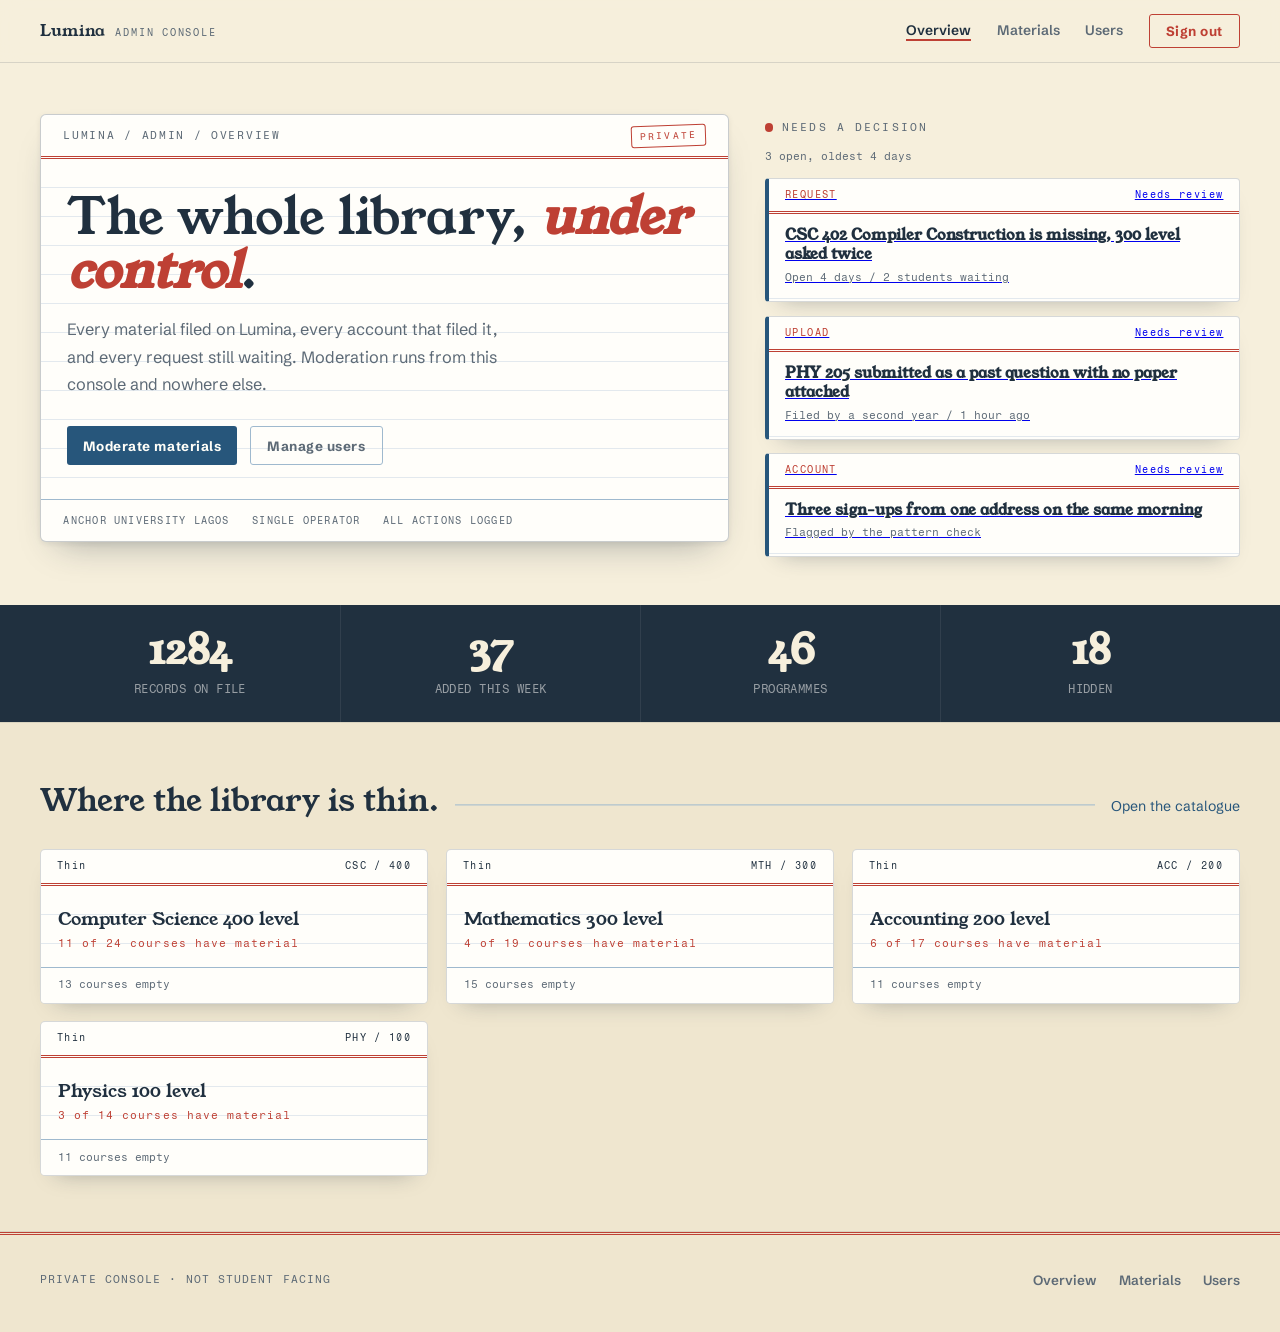
==== commit 301c9ca1: "feat: add owner dashboard with various statistics and metrics - Introduced a new section for the own" ====
--- a/frontend/index.html
+++ b/frontend/index.html
@@ -111,6 +111,112 @@
         </div>
       </section>
 
+      <section class="owner-dash" id="owner-dash" hidden aria-label="Owner dashboard">
+        <div class="container">
+          <div class="dash-grid">
+
+            <article class="dash-tile dash-tile--hero" id="dash-hero">
+              <div class="dash-tile__head">
+                <span class="dash-tile__label">Records on file</span>
+                <span class="dash-tile__ref">LUMINA / LEDGER</span>
+              </div>
+              <div class="dash-body">
+                <h1 class="dash-hero__greeting" id="dash-greeting"></h1>
+                <p class="dash-hero__figure" id="dash-figure">0</p>
+                <p class="dash-hero__note" id="dash-hero-note"></p>
+                <div class="dash-hero__figures" id="dash-hero-figures"></div>
+              </div>
+              <p class="dash-state" hidden></p>
+            </article>
+
+            <article class="dash-tile dash-tile--stack" id="dash-waiting">
+              <div class="dash-tile__head">
+                <span class="dash-tile__label">Waiting on you</span>
+                <span class="dash-tile__ref">QUEUE</span>
+              </div>
+              <div class="dash-body">
+                <div class="dash-stack" id="dash-stack"></div>
+              </div>
+              <p class="dash-state" hidden></p>
+            </article>
+
+            <article class="dash-tile dash-tile--gauge" id="dash-server">
+              <div class="dash-tile__head">
+                <span class="dash-tile__label">Response time</span>
+                <span class="dash-tile__ref">LIVE CHECK</span>
+              </div>
+              <div class="dash-body">
+                <div class="dash-gauge" id="dash-gauge"></div>
+                <p class="dash-gauge__line" id="dash-gauge-line" aria-live="polite"></p>
+                <button type="button" class="dash-check" id="dash-check">Check again</button>
+              </div>
+              <p class="dash-state" hidden></p>
+            </article>
+
+            <article class="dash-tile dash-tile--chart" id="dash-signups">
+              <div class="dash-tile__head">
+                <span class="dash-tile__label">Students joined</span>
+                <span class="dash-tile__ref">CUMULATIVE</span>
+              </div>
+              <div class="dash-body">
+                <div class="dash-ranges" id="dash-ranges" role="group" aria-label="Chart range"></div>
+                <div class="dash-chart" id="dash-chart"></div>
+              </div>
+              <p class="dash-state" hidden></p>
+            </article>
+
+            <article class="dash-tile dash-tile--roles" id="dash-roles">
+              <div class="dash-tile__head">
+                <span class="dash-tile__label">Who is on Lumina</span>
+                <span class="dash-tile__ref">ROLES</span>
+              </div>
+              <div class="dash-body">
+                <div class="dash-roles" id="dash-roles-body"></div>
+              </div>
+              <p class="dash-state" hidden></p>
+            </article>
+
+            <article class="dash-tile dash-tile--accent" id="dash-inbox">
+              <div class="dash-tile__head">
+                <span class="dash-tile__label">Inbox</span>
+                <span class="dash-tile__ref">UNREAD</span>
+              </div>
+              <div class="dash-body">
+                <p class="dash-accent__figure" id="dash-inbox-figure">0</p>
+                <p class="dash-accent__note">new notes to look at</p>
+                <div class="dash-accent__bars" id="dash-inbox-bars"></div>
+                <a class="dash-accent__link" href="inbox.html">Open inbox</a>
+              </div>
+              <p class="dash-state" hidden></p>
+            </article>
+
+            <article class="dash-tile dash-tile--recycle" id="dash-recycle">
+              <div class="dash-tile__head">
+                <span class="dash-tile__label">Recycle bin</span>
+                <span class="dash-tile__ref">REMOVED</span>
+              </div>
+              <div class="dash-body">
+                <div class="dash-pair" id="dash-recycle-body"></div>
+                <a class="dash-link" href="recycle.html">Open recycle bin</a>
+              </div>
+              <p class="dash-state" hidden></p>
+            </article>
+
+            <article class="dash-tile dash-tile--latest" id="dash-latest">
+              <div class="dash-tile__head">
+                <span class="dash-tile__label">Latest sign ups</span>
+                <span class="dash-tile__ref">NEWEST FIRST</span>
+              </div>
+              <div class="dash-body">
+                <ul class="dash-latest" id="dash-latest-list"></ul>
+              </div>
+              <p class="dash-state" hidden></p>
+            </article>
+
+          </div>
+        </div>
+      </section>
+
     </main>
 
     <footer class="colophon">
@@ -125,7 +231,9 @@
     </footer>
 
     <script src="js/config.js"></script>
+    <script src="js/wake.js"></script>
     <script src="js/session.js"></script>
   <script src="js/main.js"></script>
+  <script src="js/dashboard.js"></script>
   </body>
 </html>
--- a/frontend/css/style.css
+++ b/frontend/css/style.css
@@ -1113,6 +1113,27 @@
   cursor: progress;
 }
 
+.password-slip {
+  margin: 0;
+  padding: 0.9rem 1rem;
+  border: 1px dashed color-mix(in srgb, var(--brass) 55%, var(--ledger));
+  border-radius: 3px;
+  background: color-mix(in srgb, var(--brass) 8%, var(--record));
+  color: var(--ink);
+  font-family: var(--font-record);
+  font-size: 1rem;
+  letter-spacing: 0.12em;
+  text-align: center;
+  word-break: break-all;
+  user-select: all;
+}
+
+.password-slip:focus-visible {
+  outline: none;
+  border-color: var(--stamp);
+  box-shadow: 0 0 0 3px color-mix(in srgb, var(--stamp) 18%, transparent);
+}
+
 .notice {
   position: fixed;
   left: 1rem;
@@ -1772,6 +1793,25 @@
   border-color: var(--stamp-deep);
 }
 
+.record-action--password {
+  border-color: var(--brass);
+  color: var(--brass);
+}
+
+@media (hover: hover) and (pointer: fine) {
+  .record-action--password:hover {
+    background: color-mix(in srgb, var(--brass) 14%, var(--record));
+    border-color: var(--brass);
+    color: var(--brass);
+  }
+}
+
+.record-action--password:active {
+  background: color-mix(in srgb, var(--brass) 20%, var(--record));
+  border-color: var(--brass);
+  color: var(--brass);
+}
+
 @media (max-width: 640px) {
   .record-action--promote,
   .record-action--make-admin {
@@ -1895,6 +1935,126 @@
   letter-spacing: 0.06em;
 }
 
+.inbox-tabs {
+  display: flex;
+  gap: 0.5rem;
+  margin-bottom: 1rem;
+  border-bottom: 1px solid var(--ledger);
+}
+
+.inbox-tab {
+  display: inline-flex;
+  align-items: center;
+  gap: 0.45rem;
+  padding: 0.55rem 1rem;
+  background: none;
+  border: none;
+  border-bottom: 2px solid transparent;
+  color: var(--ink-soft);
+  font-family: var(--font-ui);
+  font-size: 0.9rem;
+  font-weight: 600;
+  cursor: pointer;
+  transition: color 180ms var(--ease), border-color 180ms var(--ease);
+}
+
+.inbox-tab:hover {
+  color: var(--stamp);
+}
+
+.inbox-tab.active {
+  color: var(--stamp-deep);
+  border-bottom-color: var(--stamp);
+}
+
+.inbox-tab__count {
+  display: inline-flex;
+  align-items: center;
+  justify-content: center;
+  min-width: 1.15rem;
+  height: 1.15rem;
+  padding: 0 0.3rem;
+  background: var(--filing-red);
+  border-radius: 999px;
+  color: #fffef8;
+  font-family: var(--font-record);
+  font-size: 0.6rem;
+  font-weight: 700;
+}
+
+.reset-intro {
+  margin-bottom: 1rem;
+  padding: 0.7rem 0.9rem;
+  background: var(--paper-deep);
+  border-left: 2px solid var(--brass);
+  border-radius: 3px;
+}
+
+.reset-intro p {
+  margin: 0;
+  color: var(--ink-soft);
+  font-family: var(--font-ui);
+  font-size: 0.84rem;
+  line-height: 1.6;
+}
+
+.reset-card {
+  cursor: default;
+}
+
+.reset-card:hover {
+  transform: none;
+}
+
+.reset-card__head {
+  display: flex;
+  align-items: center;
+  justify-content: space-between;
+  gap: 0.6rem;
+  margin-bottom: 0.7rem;
+}
+
+.reset-card__name {
+  margin: 0;
+  color: var(--ink);
+  font-family: var(--font-display);
+  font-size: 1.05rem;
+  line-height: 1.3;
+}
+
+.reset-card__foot {
+  display: flex;
+  flex-wrap: wrap;
+  gap: 0.5rem;
+  margin-top: 0.8rem;
+  padding-top: 0.7rem;
+  border-top: 1px solid var(--ledger);
+}
+
+.pill--reset-pending {
+  border-color: var(--filing-red);
+  background: var(--accent-soft);
+  color: var(--filing-red);
+}
+
+.pill--reset-ready {
+  border-color: var(--brass);
+  background: color-mix(in srgb, var(--brass) 12%, var(--record));
+  color: var(--brass);
+}
+
+.pill--reset-sent {
+  border-color: var(--stamp);
+  background: color-mix(in srgb, var(--stamp) 10%, var(--record));
+  color: var(--stamp-deep);
+}
+
+.pill--reset-delivered {
+  border-color: var(--ledger);
+  background: var(--paper-deep);
+  color: var(--ink-soft);
+}
+
 .inbox-reply-count {
   display: inline-flex;
   align-items: center;
@@ -2139,3 +2299,923 @@
   background: #9a3028;
   border-color: #9a3028;
 }
+
+.wake-notice {
+  position: fixed;
+  top: 4.5rem;
+  left: 50%;
+  transform: translateX(-50%);
+  z-index: 400;
+  max-width: min(28rem, calc(100vw - 2rem));
+  padding: 0.6rem 1rem;
+  background: var(--paper-deep);
+  border: 1px solid var(--ledger);
+  border-radius: 4px;
+  box-shadow: var(--shadow-card);
+  font-family: var(--font-ui);
+  font-size: 0.875rem;
+  color: var(--ink);
+  pointer-events: none;
+}
+
+.owner-dash {
+  padding: 2.6rem 0 3.4rem;
+}
+
+.dash-grid {
+  display: grid;
+  grid-template-columns: repeat(4, minmax(0, 1fr));
+  grid-auto-rows: minmax(0, auto);
+  gap: 1.1rem;
+}
+
+.dash-tile {
+  display: flex;
+  flex-direction: column;
+  overflow: hidden;
+  background: var(--record);
+  border: var(--edge-strong);
+  border-radius: 6px;
+  box-shadow: var(--shadow-card);
+}
+
+.dash-tile__head {
+  display: flex;
+  align-items: baseline;
+  justify-content: space-between;
+  gap: 0.8rem;
+  padding: 0.55rem 1.1rem;
+  border-bottom: var(--rule-double);
+}
+
+.dash-tile__label {
+  font-family: var(--font-record);
+  font-size: 0.64rem;
+  letter-spacing: 0.16em;
+  text-transform: uppercase;
+  color: var(--ink-soft);
+}
+
+.dash-tile__ref {
+  font-family: var(--font-record);
+  font-size: 0.6rem;
+  letter-spacing: 0.12em;
+  color: var(--filing-red);
+}
+
+.dash-body {
+  flex: 1;
+  display: flex;
+  flex-direction: column;
+  padding: 1.1rem;
+  transition: opacity 160ms var(--ease);
+}
+
+.dash-tile[aria-busy="true"] .dash-body {
+  opacity: 0.45;
+}
+
+.dash-tile--hero {
+  grid-column: span 2;
+}
+
+.dash-tile--chart {
+  grid-column: span 2;
+  grid-row: span 2;
+}
+
+.dash-tile--accent {
+  grid-column: span 1;
+  grid-row: span 2;
+  background: var(--stamp);
+  border-color: var(--stamp-deep);
+}
+
+.dash-tile--latest {
+  grid-column: span 4;
+}
+
+.dash-hero__greeting {
+  margin: 0;
+  font-family: var(--font-ui);
+  font-size: 0.9rem;
+  font-weight: 600;
+  color: var(--ink-soft);
+}
+
+.dash-hero__figure {
+  margin: 0.35rem 0 0;
+  font-family: var(--font-display);
+  font-weight: 400;
+  font-size: clamp(3rem, 6vw, 4.4rem);
+  line-height: 1;
+  color: var(--ink);
+}
+
+.dash-hero__note {
+  margin: 0.45rem 0 0;
+  font-family: var(--font-record);
+  font-size: 0.68rem;
+  color: var(--ink-soft);
+}
+
+.dash-hero__figures {
+  display: grid;
+  grid-template-columns: repeat(3, minmax(0, 1fr));
+  gap: 0.7rem;
+  margin-top: auto;
+  padding-top: 1.1rem;
+}
+
+.dash-figure {
+  display: flex;
+  flex-direction: column;
+  gap: 0.15rem;
+  padding-left: 0.6rem;
+  border-left: 2px solid var(--ledger);
+}
+
+.dash-figure--stamp {
+  border-left-color: var(--stamp);
+}
+
+.dash-figure--red {
+  border-left-color: var(--filing-red);
+}
+
+.dash-figure--neutral {
+  border-left-color: var(--ledger);
+}
+
+.dash-figure__value {
+  font-family: var(--font-display);
+  font-size: 1.35rem;
+  line-height: 1.1;
+  color: var(--ink);
+}
+
+.dash-figure__label {
+  font-family: var(--font-record);
+  font-size: 0.6rem;
+  letter-spacing: 0.1em;
+  text-transform: uppercase;
+  color: var(--ink-soft);
+}
+
+.dash-stack {
+  position: relative;
+  min-height: 7.6rem;
+  margin: auto 0;
+}
+
+.dash-card {
+  position: absolute;
+  left: 0;
+  right: 0;
+  display: flex;
+  flex-direction: column;
+  gap: 0.15rem;
+  min-height: 4.4rem;
+  padding: 0.65rem 0.85rem;
+  background: var(--record);
+  border: var(--edge-strong);
+  border-radius: 5px;
+  box-shadow: var(--shadow-card);
+  text-decoration: none;
+  color: var(--ink);
+  top: 2.4rem;
+  transform: translateY(calc(var(--depth) * -1rem)) scale(calc(1 - var(--depth) * 0.03));
+  transform-origin: top center;
+  transition: transform 260ms var(--ease), box-shadow 260ms var(--ease);
+}
+
+.dash-card.is-front {
+  border-top: 2px solid var(--stamp);
+  box-shadow: var(--shadow-lift);
+}
+
+.dash-card:focus-visible {
+  outline: 2px solid var(--stamp);
+  outline-offset: 3px;
+}
+
+.dash-card__label {
+  font-family: var(--font-record);
+  font-size: 0.6rem;
+  letter-spacing: 0.12em;
+  text-transform: uppercase;
+  color: var(--ink-soft);
+}
+
+.dash-card__value {
+  font-family: var(--font-display);
+  font-size: 1.5rem;
+  line-height: 1.05;
+  color: var(--ink);
+}
+
+.dash-card__note {
+  padding-right: 6.2rem;
+  font-family: var(--font-record);
+  font-size: 0.62rem;
+  color: var(--ink-soft);
+}
+
+.dash-card__hint {
+  position: absolute;
+  bottom: 0.65rem;
+  right: 0.75rem;
+  font-family: var(--font-record);
+  font-size: 0.56rem;
+  letter-spacing: 0.1em;
+  text-transform: uppercase;
+  color: var(--ledger);
+}
+
+.dash-card.is-front .dash-card__hint {
+  color: var(--stamp);
+}
+
+.dash-gauge {
+  width: 100%;
+  max-width: 12rem;
+  margin: 0.2rem auto 0;
+}
+
+.dash-gauge__svg {
+  display: block;
+  width: 100%;
+  height: auto;
+  overflow: visible;
+}
+
+.dash-gauge__track,
+.dash-gauge__arc {
+  fill: none;
+  stroke-linecap: round;
+}
+
+.dash-gauge__track {
+  stroke: var(--ledger-faint);
+  stroke-width: 9;
+}
+
+.dash-gauge__arc {
+  stroke: var(--stamp);
+  stroke-width: 9;
+  transition: stroke-dashoffset 700ms var(--ease);
+}
+
+.dash-gauge__needle {
+  stroke: var(--filing-red);
+  stroke-width: 2.5;
+  stroke-linecap: round;
+  transform-box: view-box;
+  transform-origin: 100px 104px;
+  transition: transform 700ms var(--ease);
+}
+
+.dash-gauge__cap {
+  fill: var(--ink);
+}
+
+.dash-gauge__line {
+  margin: 0.55rem 0 0;
+  min-height: 2.2em;
+  font-family: var(--font-record);
+  font-size: 0.68rem;
+  line-height: 1.5;
+  color: var(--ink-soft);
+  text-align: center;
+}
+
+.dash-check {
+  align-self: center;
+  margin-top: 0.6rem;
+  min-height: 2.75rem;
+  padding: 0.5rem 1.1rem;
+  background: transparent;
+  border: 1px solid var(--ledger);
+  border-radius: 3px;
+  color: var(--ink-soft);
+  font-family: var(--font-ui);
+  font-size: 0.76rem;
+  font-weight: 600;
+  cursor: pointer;
+  transition: border-color 180ms var(--ease), color 180ms var(--ease), background 180ms var(--ease);
+}
+
+.dash-check:focus-visible,
+.dash-retry:focus-visible,
+.dash-range:focus-visible {
+  outline: 2px solid var(--stamp);
+  outline-offset: 2px;
+}
+
+.dash-ranges {
+  display: flex;
+  gap: 0.35rem;
+  align-self: flex-start;
+  margin-bottom: 0.7rem;
+}
+
+.dash-range {
+  min-height: 2.75rem;
+  min-width: 2.75rem;
+  padding: 0.35rem 0.7rem;
+  background: transparent;
+  border: 1px solid var(--ledger);
+  border-radius: 3px;
+  color: var(--ink-soft);
+  font-family: var(--font-record);
+  font-size: 0.64rem;
+  letter-spacing: 0.08em;
+  cursor: pointer;
+  transition: background 180ms var(--ease), color 180ms var(--ease), border-color 180ms var(--ease);
+}
+
+.dash-range[aria-pressed="true"] {
+  background: var(--stamp);
+  border-color: var(--stamp);
+  color: #fffef8;
+}
+
+.dash-chart {
+  flex: 1;
+  display: flex;
+  min-height: 0;
+}
+
+.dash-chart__stage {
+  position: relative;
+  width: 100%;
+}
+
+.dash-chart__svg {
+  display: block;
+  width: 100%;
+  height: auto;
+  overflow: visible;
+}
+
+.dash-chart__grid {
+  stroke: var(--ledger-faint);
+  stroke-width: 1;
+}
+
+.dash-chart__tick {
+  fill: var(--ink-soft);
+  font-family: var(--font-record);
+  font-size: 10px;
+}
+
+.dash-chart__area {
+  fill: var(--stamp);
+  opacity: 0.1;
+  transition: opacity 600ms var(--ease);
+}
+
+.dash-chart__area.is-drawing {
+  opacity: 0;
+}
+
+.dash-chart__line {
+  fill: none;
+  stroke: var(--stamp);
+  stroke-width: 2;
+  stroke-linejoin: round;
+  stroke-linecap: round;
+}
+
+.dash-chart__dot {
+  fill: var(--stamp);
+  stroke: var(--record);
+  stroke-width: 2;
+}
+
+.dash-chart__cross {
+  stroke: var(--ink);
+  stroke-width: 1;
+}
+
+.dash-chart__crossdot {
+  fill: var(--filing-red);
+  stroke: var(--record);
+  stroke-width: 2;
+}
+
+.dash-chart__overlay {
+  fill: transparent;
+  cursor: crosshair;
+}
+
+.dash-chart:focus-visible {
+  outline: 2px solid var(--stamp);
+  outline-offset: 4px;
+  border-radius: 3px;
+}
+
+.dash-chart__tip {
+  position: absolute;
+  z-index: 4;
+  display: flex;
+  flex-direction: column;
+  gap: 0.05rem;
+  padding: 0.35rem 0.55rem;
+  background: var(--ink);
+  border-radius: 3px;
+  pointer-events: none;
+  transform: translate(-50%, calc(-100% - 0.75rem));
+  white-space: nowrap;
+}
+
+.dash-chart__tip-value {
+  font-family: var(--font-display);
+  font-size: 0.95rem;
+  line-height: 1.1;
+  color: var(--paper);
+}
+
+.dash-chart__tip-label {
+  font-family: var(--font-record);
+  font-size: 0.58rem;
+  letter-spacing: 0.06em;
+  color: color-mix(in srgb, var(--paper) 70%, transparent);
+}
+
+.dash-chart__empty {
+  margin: auto;
+  font-family: var(--font-record);
+  font-size: 0.7rem;
+  color: var(--ink-soft);
+}
+
+.dash-segs {
+  display: flex;
+  gap: 2px;
+  height: 0.7rem;
+  margin-bottom: 1rem;
+  border-radius: 3px;
+  overflow: hidden;
+}
+
+.dash-seg {
+  min-width: 3px;
+  flex-basis: 0;
+  transition: opacity 180ms var(--ease);
+}
+
+.dash-seg--stamp {
+  background: var(--stamp);
+}
+
+.dash-seg--ledger {
+  background: #5d83a0;
+}
+
+.dash-seg--red {
+  background: var(--filing-red);
+}
+
+.dash-seg--empty {
+  flex-grow: 1;
+  background: var(--ledger-faint);
+}
+
+.dash-legend {
+  display: flex;
+  flex-direction: column;
+  gap: 0.45rem;
+  margin-top: auto;
+}
+
+.dash-legend__row {
+  display: flex;
+  align-items: center;
+  justify-content: space-between;
+  gap: 0.6rem;
+  font-family: var(--font-record);
+  font-size: 0.66rem;
+  color: var(--ink-soft);
+}
+
+.dash-legend__name {
+  display: inline-flex;
+  align-items: center;
+  gap: 0.45rem;
+}
+
+.dash-legend__swatch {
+  width: 0.55rem;
+  height: 0.55rem;
+  border-radius: 2px;
+}
+
+.dash-legend__value {
+  color: var(--ink);
+  font-weight: 700;
+}
+
+.dash-tile--accent .dash-tile__head {
+  border-bottom-color: color-mix(in srgb, var(--paper) 45%, transparent);
+  border-bottom-style: double;
+}
+
+.dash-tile--accent .dash-tile__label {
+  color: color-mix(in srgb, var(--paper) 78%, transparent);
+}
+
+.dash-tile--accent .dash-tile__ref {
+  color: color-mix(in srgb, var(--paper) 62%, transparent);
+}
+
+.dash-accent__figure {
+  margin: 0;
+  font-family: var(--font-display);
+  font-size: clamp(2.4rem, 4vw, 3.2rem);
+  line-height: 1;
+  color: var(--paper);
+}
+
+.dash-accent__note {
+  margin: 0.3rem 0 1.1rem;
+  font-family: var(--font-record);
+  font-size: 0.64rem;
+  color: color-mix(in srgb, var(--paper) 72%, transparent);
+}
+
+.dash-accent__bars {
+  display: flex;
+  flex-direction: column;
+  gap: 0.4rem;
+  margin-top: auto;
+}
+
+.dash-mini {
+  display: grid;
+  grid-template-columns: 4.2rem minmax(0, 1fr) 1.8rem;
+  align-items: center;
+  gap: 0.5rem;
+  font-family: var(--font-record);
+  font-size: 0.6rem;
+  color: color-mix(in srgb, var(--paper) 72%, transparent);
+}
+
+.dash-mini__track {
+  height: 0.4rem;
+  background: color-mix(in srgb, var(--paper) 18%, transparent);
+  border-radius: 2px;
+  overflow: hidden;
+}
+
+.dash-mini__fill {
+  display: block;
+  height: 100%;
+  background: color-mix(in srgb, var(--paper) 82%, transparent);
+  border-radius: 2px;
+  transform: scaleX(1);
+  transform-origin: left center;
+  transition: transform 500ms var(--ease);
+}
+
+.dash-mini__value {
+  text-align: right;
+  color: var(--paper);
+}
+
+.dash-accent__link,
+.dash-link {
+  align-self: flex-start;
+  display: inline-flex;
+  align-items: center;
+  margin-top: 1.1rem;
+  min-height: 2.75rem;
+  font-family: var(--font-record);
+  font-size: 0.64rem;
+  letter-spacing: 0.12em;
+  text-transform: uppercase;
+  text-decoration: none;
+  border-bottom: 1px solid currentColor;
+  transition: color 180ms var(--ease);
+}
+
+.dash-accent__link {
+  color: var(--paper);
+}
+
+.dash-link {
+  color: var(--stamp);
+}
+
+.dash-link:focus-visible,
+.dash-accent__link:focus-visible {
+  outline: 2px solid currentColor;
+  outline-offset: 3px;
+}
+
+.dash-pair {
+  display: grid;
+  grid-template-columns: 1fr 1fr;
+  gap: 0.6rem;
+}
+
+.dash-pair__cell {
+  display: flex;
+  flex-direction: column;
+  gap: 0.1rem;
+}
+
+.dash-pair__value {
+  font-family: var(--font-display);
+  font-size: 1.6rem;
+  line-height: 1.05;
+  color: var(--ink);
+}
+
+.dash-pair__label {
+  font-family: var(--font-record);
+  font-size: 0.58rem;
+  letter-spacing: 0.1em;
+  text-transform: uppercase;
+  color: var(--ink-soft);
+}
+
+.dash-latest {
+  list-style: none;
+  display: grid;
+  grid-template-columns: repeat(4, minmax(0, 1fr));
+  gap: 0.75rem;
+  margin: 0;
+  padding: 0;
+}
+
+.dash-latest__item {
+  display: flex;
+  align-items: center;
+  gap: 0.6rem;
+  padding: 0.6rem 0.75rem;
+  border: var(--edge);
+  border-radius: 5px;
+  background: var(--paper);
+  animation: dash-enter 260ms var(--ease) backwards;
+}
+
+.dash-latest__item:nth-child(1) {
+  animation-delay: 0ms;
+}
+
+.dash-latest__item:nth-child(2) {
+  animation-delay: 70ms;
+}
+
+.dash-latest__item:nth-child(3) {
+  animation-delay: 140ms;
+}
+
+.dash-latest__item:nth-child(4) {
+  animation-delay: 210ms;
+}
+
+.dash-latest__avatar {
+  display: flex;
+  align-items: center;
+  justify-content: center;
+  width: 2rem;
+  height: 2rem;
+  flex-shrink: 0;
+  border-radius: 50%;
+  background: var(--stamp);
+  color: #fffef8;
+  font-family: var(--font-record);
+  font-size: 0.62rem;
+  font-weight: 600;
+}
+
+.dash-latest__body {
+  display: flex;
+  flex-direction: column;
+  gap: 0.1rem;
+  min-width: 0;
+}
+
+.dash-latest__name {
+  font-family: var(--font-ui);
+  font-size: 0.82rem;
+  font-weight: 600;
+  color: var(--ink);
+  white-space: nowrap;
+  overflow: hidden;
+  text-overflow: ellipsis;
+}
+
+.dash-latest__meta {
+  font-family: var(--font-record);
+  font-size: 0.58rem;
+  color: var(--ink-soft);
+  white-space: nowrap;
+  overflow: hidden;
+  text-overflow: ellipsis;
+}
+
+.dash-status {
+  margin-left: auto;
+  flex-shrink: 0;
+  padding: 0.1rem 0.4rem;
+  border: 1px solid var(--ledger);
+  border-radius: 999px;
+  font-family: var(--font-record);
+  font-size: 0.54rem;
+  letter-spacing: 0.08em;
+  text-transform: uppercase;
+  color: var(--ink-soft);
+}
+
+.dash-status--suspended {
+  border-color: var(--brass);
+  color: var(--brass);
+}
+
+.dash-status--banned {
+  border-color: var(--filing-red);
+  color: var(--filing-red);
+}
+
+.dash-latest__empty {
+  grid-column: 1 / -1;
+  font-family: var(--font-record);
+  font-size: 0.68rem;
+  color: var(--ink-soft);
+}
+
+.dash-state {
+  display: flex;
+  align-items: center;
+  gap: 0.6rem;
+  flex-wrap: wrap;
+  margin: 0;
+  padding: 0.55rem 1.1rem 0.8rem;
+  border-top: 1px solid var(--ledger-faint);
+  font-family: var(--font-record);
+  font-size: 0.64rem;
+  color: var(--filing-red);
+}
+
+.dash-state--busy {
+  color: var(--ink-soft);
+}
+
+.dash-tile--accent .dash-state {
+  border-top-color: color-mix(in srgb, var(--paper) 22%, transparent);
+  color: var(--paper);
+}
+
+.dash-tile--accent .dash-state--busy {
+  color: color-mix(in srgb, var(--paper) 78%, transparent);
+}
+
+.dash-tile--accent[aria-busy="true"] .dash-body {
+  opacity: 0.6;
+}
+
+.dash-retry {
+  min-height: 2.75rem;
+  padding: 0.35rem 0.8rem;
+  background: transparent;
+  border: 1px solid var(--filing-red);
+  border-radius: 3px;
+  color: var(--filing-red);
+  font-family: var(--font-ui);
+  font-size: 0.72rem;
+  font-weight: 600;
+  cursor: pointer;
+}
+
+.dash-tile--accent .dash-retry {
+  border-color: color-mix(in srgb, var(--paper) 55%, transparent);
+  color: var(--paper);
+}
+
+@keyframes dash-enter {
+  from {
+    opacity: 0;
+    transform: translateY(8px);
+  }
+
+  to {
+    opacity: 1;
+    transform: translateY(0);
+  }
+}
+
+@media (hover: hover) and (pointer: fine) {
+  .dash-card:hover {
+    transform: translateY(calc(var(--depth) * -1rem - 2px)) scale(calc(1 - var(--depth) * 0.03));
+    box-shadow: var(--shadow-lift);
+  }
+
+  .dash-card.is-front:hover {
+    transform: translateY(-3px);
+  }
+
+  .dash-segs:hover .dash-seg:not(.dash-seg--empty) {
+    opacity: 0.3;
+  }
+
+  .dash-segs .dash-seg:hover {
+    opacity: 1;
+  }
+
+  .dash-check:hover,
+  .dash-range:hover {
+    border-color: var(--stamp);
+    color: var(--stamp-deep);
+  }
+
+  .dash-range[aria-pressed="true"]:hover {
+    color: #fffef8;
+  }
+
+  .dash-link:hover {
+    color: var(--stamp-deep);
+  }
+
+  .dash-accent__link:hover {
+    color: color-mix(in srgb, var(--paper) 78%, transparent);
+  }
+
+  .dash-retry:hover {
+    background: var(--filing-red);
+    color: #fffef8;
+  }
+}
+
+@media (max-width: 900px) {
+  .dash-grid {
+    grid-template-columns: repeat(2, minmax(0, 1fr));
+  }
+
+  .dash-tile--hero,
+  .dash-tile--latest {
+    grid-column: span 2;
+  }
+
+  .dash-tile--chart {
+    grid-column: span 2;
+    grid-row: span 1;
+  }
+
+  .dash-tile--accent {
+    grid-row: span 2;
+  }
+
+  .dash-latest {
+    grid-template-columns: repeat(2, minmax(0, 1fr));
+  }
+}
+
+@media (max-width: 640px) {
+  .owner-dash {
+    padding: 1.6rem 0 2.6rem;
+  }
+
+  .dash-grid {
+    grid-template-columns: minmax(0, 1fr);
+  }
+
+  .dash-tile--hero,
+  .dash-tile--stack,
+  .dash-tile--gauge,
+  .dash-tile--chart,
+  .dash-tile--roles,
+  .dash-tile--accent,
+  .dash-tile--recycle,
+  .dash-tile--latest {
+    grid-column: span 1;
+    grid-row: span 1;
+  }
+
+  .dash-latest {
+    grid-template-columns: minmax(0, 1fr);
+  }
+
+  .dash-hero__figures {
+    grid-template-columns: 1fr 1fr;
+  }
+}
+
+@media (prefers-reduced-motion: reduce) {
+  .dash-card,
+  .dash-gauge__arc,
+  .dash-gauge__needle,
+  .dash-chart__area,
+  .dash-chart__line,
+  .dash-mini__fill,
+  .dash-body,
+  .dash-tile {
+    transition: none;
+  }
+
+  .dash-latest__item {
+    animation: none;
+  }
+}
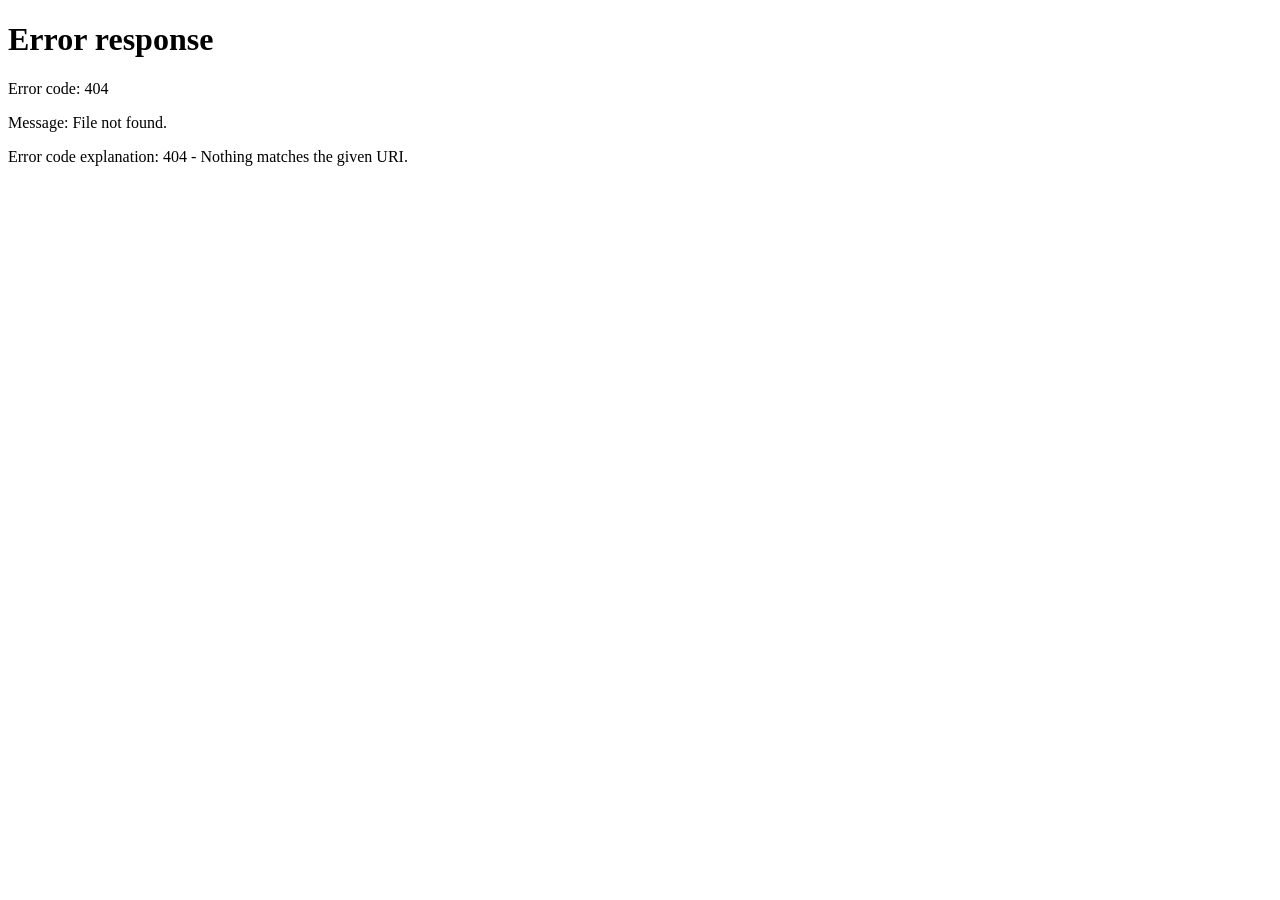
==== commit f7290fb6: "Redirect signed out visitors to login before any page is shown" ====
--- a/frontend/index.html
+++ b/frontend/index.html
@@ -8,6 +8,7 @@
     <link rel="preconnect" href="https://fonts.gstatic.com" crossorigin />
     <link href="https://fonts.googleapis.com/css2?family=Young+Serif&family=Schibsted+Grotesk:wght@400;500;600;700;800&family=Fragment+Mono&display=swap" rel="stylesheet" />
     <link rel="stylesheet" href="css/style.css" />
+    <script src="js/guard.js"></script>
   </head>
   <body data-page="index">
 
@@ -217,6 +218,86 @@
         </div>
       </section>
 
+      <section class="admin-dash" id="admin-dash" hidden aria-label="Admin dashboard">
+        <div class="container">
+          <div class="dash-grid admin-mode">
+
+            <article class="dash-tile dash-tile--hero" id="dash-hero-admin">
+              <div class="dash-tile__head">
+                <span class="dash-tile__label">Records on file</span>
+                <span class="dash-tile__ref">LUMINA / LEDGER</span>
+              </div>
+              <div class="dash-body">
+                <h1 class="dash-hero__greeting" id="dash-greeting-admin"></h1>
+                <p class="dash-hero__figure" id="dash-figure-admin">0</p>
+                <p class="dash-hero__note" id="dash-hero-note-admin"></p>
+                <div class="dash-hero__figures" id="dash-hero-figures-admin"></div>
+              </div>
+              <p class="dash-state" hidden></p>
+            </article>
+
+            <article class="dash-tile dash-tile--stack" id="dash-waiting-admin">
+              <div class="dash-tile__head">
+                <span class="dash-tile__label">Needs a look for admins</span>
+                <span class="dash-tile__ref">QUEUE</span>
+              </div>
+              <div class="dash-body">
+                <div class="dash-stack" id="dash-stack-admin"></div>
+              </div>
+              <p class="dash-state" hidden></p>
+            </article>
+
+            <article class="dash-tile dash-tile--gauge" id="dash-server-admin">
+              <div class="dash-tile__head">
+                <span class="dash-tile__label">Response time</span>
+                <span class="dash-tile__ref">LIVE CHECK</span>
+              </div>
+              <div class="dash-body">
+                <div class="dash-gauge" id="dash-gauge-admin"></div>
+                <p class="dash-gauge__line" id="dash-gauge-line-admin" aria-live="polite"></p>
+                <button type="button" class="dash-check" id="dash-check-admin">Check again</button>
+              </div>
+              <p class="dash-state" hidden></p>
+            </article>
+
+            <article class="dash-tile dash-tile--chart" id="dash-signups-admin">
+              <div class="dash-tile__head">
+                <span class="dash-tile__label">Students joined</span>
+                <span class="dash-tile__ref">CUMULATIVE</span>
+              </div>
+              <div class="dash-body">
+                <div class="dash-ranges" id="dash-ranges-admin" role="group" aria-label="Chart range"></div>
+                <div class="dash-chart" id="dash-chart-admin"></div>
+              </div>
+              <p class="dash-state" hidden></p>
+            </article>
+
+            <article class="dash-tile dash-tile--downloads" id="dash-downloaded">
+              <div class="dash-tile__head">
+                <span class="dash-tile__label">Most downloaded</span>
+                <span class="dash-tile__ref">TOP DOWNLOADS</span>
+              </div>
+              <div class="dash-body">
+                <div class="dash-most-downloaded" id="dash-most-downloaded"></div>
+              </div>
+              <p class="dash-state" hidden></p>
+            </article>
+
+            <article class="dash-tile dash-tile--latest" id="dash-latest-admin">
+              <div class="dash-tile__head">
+                <span class="dash-tile__label">Latest sign ups</span>
+                <span class="dash-tile__ref">NEWEST FIRST</span>
+              </div>
+              <div class="dash-body">
+                <ul class="dash-latest" id="dash-latest-list-admin"></ul>
+              </div>
+              <p class="dash-state" hidden></p>
+            </article>
+
+          </div>
+        </div>
+      </section>
+
     </main>
 
     <footer class="colophon">
--- a/frontend/css/style.css
+++ b/frontend/css/style.css
@@ -3219,3 +3219,161 @@
     animation: none;
   }
 }
+
+.dash-grid.admin-mode {
+  grid-template-columns: repeat(4, minmax(0, 1fr));
+}
+
+.dash-grid.admin-mode .dash-tile--hero {
+  grid-column: span 2;
+}
+
+.dash-grid.admin-mode .dash-tile--stack {
+  grid-column: span 1;
+}
+
+.dash-grid.admin-mode .dash-tile--gauge {
+  grid-column: span 1;
+}
+
+.dash-grid.admin-mode .dash-tile--chart {
+  grid-column: span 2;
+  grid-row: span 2;
+}
+
+.dash-grid.admin-mode .dash-tile--downloads {
+  grid-column: span 2;
+  grid-row: span 2;
+}
+
+.dash-grid.admin-mode .dash-tile--latest {
+  grid-column: span 4;
+}
+
+.dash-tile--downloads {
+  grid-column: span 1;
+  grid-row: span 1;
+}
+
+.dash-tile--downloads .dash-tile__head {
+  border-bottom-color: color-mix(in srgb, var(--paper) 45%, transparent);
+  border-bottom-style: double;
+}
+
+.dash-tile--downloads .dash-tile__label {
+  color: color-mix(in srgb, var(--paper) 78%, transparent);
+}
+
+.dash-tile--downloads .dash-tile__ref {
+  color: color-mix(in srgb, var(--paper) 62%, transparent);
+}
+
+.dash-downloaded {
+  display: grid;
+  grid-template-columns: repeat(2, minmax(0, 1fr));
+  gap: 0.6rem;
+  margin-top: auto;
+}
+
+.dash-download-item {
+  display: flex;
+  flex-direction: column;
+  gap: 0.2rem;
+  padding: 0.5rem 0.6rem;
+  background: var(--paper-deep);
+  border: var(--edge);
+  border-radius: 4px;
+}
+
+.dash-download-item__top {
+  display: flex;
+  align-items: baseline;
+  justify-content: space-between;
+  gap: 0.5rem;
+}
+
+.dash-download-item__title {
+  font-family: var(--font-ui);
+  font-size: 0.78rem;
+  font-weight: 600;
+  color: var(--ink);
+  white-space: nowrap;
+  overflow: hidden;
+  text-overflow: ellipsis;
+}
+
+.dash-download-item__code {
+  font-family: var(--font-record);
+  font-size: 0.6rem;
+  letter-spacing: 0.08em;
+  color: var(--filing-red);
+  flex-shrink: 0;
+}
+
+.dash-download-item__meta {
+  display: flex;
+  flex-wrap: wrap;
+  gap: 0.4rem;
+  font-family: var(--font-record);
+  font-size: 0.56rem;
+  color: var(--ink-soft);
+}
+
+.dash-download-item__type {
+  background: var(--record);
+  padding: 0.1rem 0.35rem;
+  border-radius: 2px;
+}
+
+.dash-download-item__level {
+  background: var(--record);
+  padding: 0.1rem 0.35rem;
+  border-radius: 2px;
+}
+
+.dash-download-item__downloads {
+  font-weight: 700;
+  color: var(--stamp);
+}
+
+@media (max-width: 900px) {
+  .dash-grid.admin-mode {
+    grid-template-columns: repeat(2, minmax(0, 1fr));
+  }
+
+  .dash-grid.admin-mode .dash-tile--hero,
+  .dash-grid.admin-mode .dash-tile--latest {
+    grid-column: span 2;
+  }
+
+  .dash-grid.admin-mode .dash-tile--chart,
+  .dash-grid.admin-mode .dash-tile--downloads {
+    grid-column: span 2;
+    grid-row: span 1;
+  }
+
+  .dash-grid.admin-mode .dash-tile--stack,
+  .dash-grid.admin-mode .dash-tile--gauge {
+    grid-column: span 1;
+  }
+}
+
+@media (max-width: 640px) {
+  .dash-grid.admin-mode {
+    grid-template-columns: minmax(0, 1fr);
+  }
+
+  .dash-grid.admin-mode .dash-tile--hero,
+  .dash-grid.admin-mode .dash-tile--stack,
+  .dash-grid.admin-mode .dash-tile--gauge,
+  .dash-grid.admin-mode .dash-tile--chart,
+  .dash-grid.admin-mode .dash-tile--downloads,
+  .dash-grid.admin-mode .dash-tile--latest {
+    grid-column: span 1;
+    grid-row: span 1;
+  }
+
+  .dash-downloaded {
+    grid-template-columns: minmax(0, 1fr);
+  }
+}
